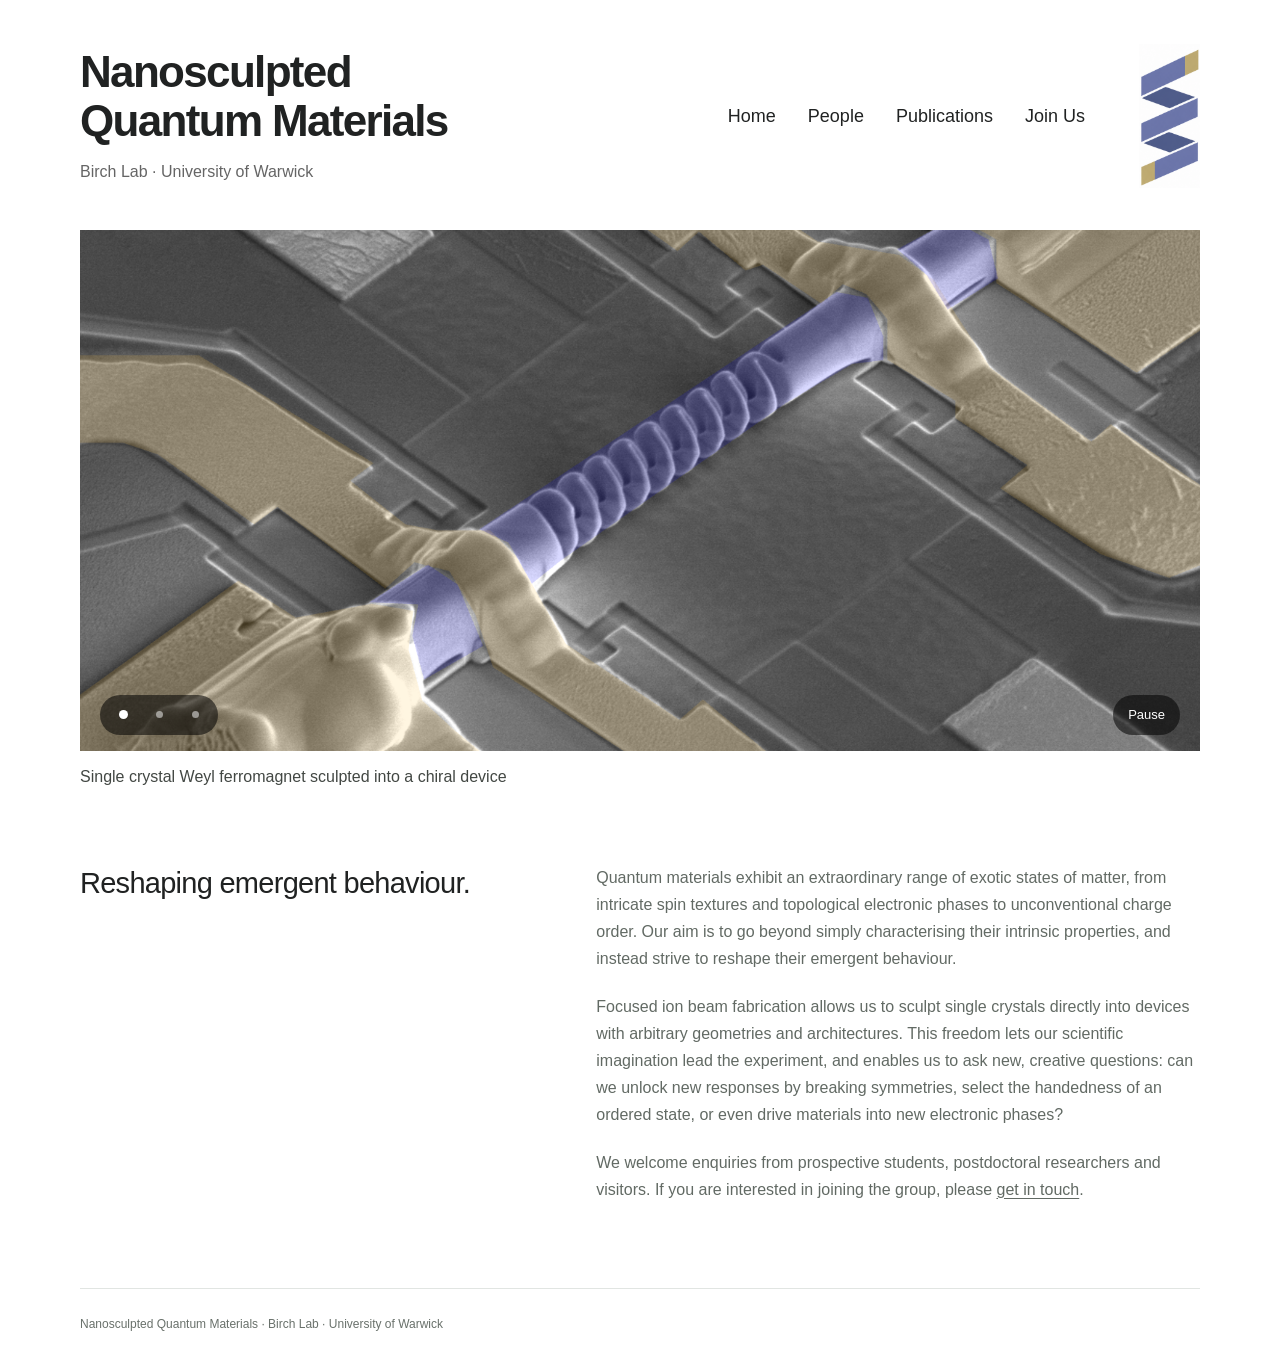
==== index.html @ ed5370a9 "Correct Publications canonical address (source 24e2f19)" ====
<!DOCTYPE html><html lang="en"><head><meta charSet="utf-8"/><meta name="viewport" content="width=device-width, initial-scale=1"/><link rel="preload" href="/images/lab-s4.png" as="image"/><link rel="stylesheet" href="/_next/static/css/index.B6KJixyE.css" data-rsc-css-href="/_next/static/css/index.B6KJixyE.css" data-precedence="vite-rsc/importer-resources"/><link rel="stylesheet" href="/_next/static/css/home-header.CdEei6rJ.css" data-rsc-css-href="/_next/static/css/home-header.CdEei6rJ.css" data-precedence="vite-rsc/importer-resources"/><link rel="modulepreload" fetchPriority="low" href="/_next/static/chunks/index-C-hl6VGZ.js"/><script src="/_next/static/chunks/rolldown-runtime-C60lm6uB.js" type="module" async=""></script><script src="/_next/static/chunks/framework-D_rUT4EX.js" type="module" async=""></script><link rel="modulepreload" href="/_next/static/chunks/layout-segment-context-BY-mzmM5.js" crossorigin=""/><link rel="modulepreload" href="/_next/static/chunks/device-carousel-Bc0XRGkK.js" crossorigin=""/><title>Nanosculpted Quantum Materials | Birch Lab · Warwick</title><meta name="description" content="Birch Lab at the University of Warwick. Sculpting single crystals into devices to explore geometry, symmetry and functionality in quantum materials."/><link rel="canonical" href="https://nanosculpt.github.io"/><script>Object.assign(((self[Symbol.for("vinext.navigationRuntime")]??={bootstrap:{routeManifest:null},functions:{}}).bootstrap.rsc??={rsc:[]}),{params:{},nav:{"pathname":"/","searchParams":[]}})</script><link rel="modulepreload" href="/_next/static/chunks/index-C-hl6VGZ.js" />
</head><body><a class="skip-link" href="#main">Skip to content</a><main id="main"><section class="_header_1si0c_1" aria-labelledby="title"><div class="_identity_1si0c_2"><div><h1 id="title">Nanosculpted<br/>Quantum Materials</h1><p>Birch Lab · University of Warwick</p></div></div><nav class="_navigation_1si0c_5" aria-label="Main navigation"><a href="/" aria-current="page">Home</a><a href="/people.html">People</a><a href="/publications.html">Publications</a><a href="/join-us.html">Join Us</a></nav><span class="_logo_1si0c_16 _s4Comparison_1si0c_27" aria-hidden="true"><img src="/images/lab-s4.png" alt=""/></span></section><figure class="device-figure"><div class="relative device-carousel device-fade" role="region" aria-roledescription="carousel" data-slot="carousel" aria-label="Focused ion beam device images"><div class="overflow-hidden" data-slot="carousel-content"><div class="flex -ml-4 device-track"><div role="group" aria-roledescription="slide" data-slot="carousel-item" class="min-w-0 shrink-0 grow-0 basis-full pl-4 device-slide is-active" aria-hidden="false" aria-label="1 of 3"><img src="/images/device-helix.png" alt="Colourised electron micrograph of a purple helical device bridging gold-toned electrical contacts." width="1542" height="1110" style="object-position:50% 50%" fetchPriority="high"/></div><div role="group" aria-roledescription="slide" data-slot="carousel-item" class="min-w-0 shrink-0 grow-0 basis-full pl-4 device-slide" aria-hidden="true" aria-label="2 of 3"><img src="/images/device-radial.png" alt="Colourised electron micrograph of a purple six-armed device with radial electrical contacts." width="1542" height="1110" style="object-position:50% 49%" fetchPriority="auto"/></div><div role="group" aria-roledescription="slide" data-slot="carousel-item" class="min-w-0 shrink-0 grow-0 basis-full pl-4 device-slide" aria-hidden="true" aria-label="3 of 3"><img src="/images/device-bar.png" alt="Colourised electron micrograph of a straight purple device on a patterned gold-toned electrode array." width="1542" height="1110" style="object-position:50% 48%" fetchPriority="auto"/></div></div></div><div class="carousel-controls"><div class="carousel-dots" aria-label="Choose device image"><button type="button" tabindex="0" data-slot="button" aria-label="Show device image 1" aria-pressed="true" class="group/button inline-flex shrink-0 items-center justify-center rounded-lg border border-transparent bg-clip-padding text-sm font-medium whitespace-nowrap transition-all outline-none select-none focus-visible:border-ring focus-visible:ring-3 focus-visible:ring-ring/50 active:not-aria-[haspopup]:translate-y-px disabled:pointer-events-none disabled:opacity-50 aria-invalid:border-destructive aria-invalid:ring-3 aria-invalid:ring-destructive/20 dark:aria-invalid:border-destructive/50 dark:aria-invalid:ring-destructive/40 [&amp;_svg]:pointer-events-none [&amp;_svg]:shrink-0 [&amp;_svg:not([class*=&#x27;size-&#x27;])]:size-4 hover:bg-muted hover:text-foreground aria-expanded:bg-muted aria-expanded:text-foreground dark:hover:bg-muted/50 h-8 gap-1.5 px-2.5 has-data-[icon=inline-end]:pr-2 has-data-[icon=inline-start]:pl-2 carousel-dot"><span></span></button><button type="button" tabindex="0" data-slot="button" aria-label="Show device image 2" aria-pressed="false" class="group/button inline-flex shrink-0 items-center justify-center rounded-lg border border-transparent bg-clip-padding text-sm font-medium whitespace-nowrap transition-all outline-none select-none focus-visible:border-ring focus-visible:ring-3 focus-visible:ring-ring/50 active:not-aria-[haspopup]:translate-y-px disabled:pointer-events-none disabled:opacity-50 aria-invalid:border-destructive aria-invalid:ring-3 aria-invalid:ring-destructive/20 dark:aria-invalid:border-destructive/50 dark:aria-invalid:ring-destructive/40 [&amp;_svg]:pointer-events-none [&amp;_svg]:shrink-0 [&amp;_svg:not([class*=&#x27;size-&#x27;])]:size-4 hover:bg-muted hover:text-foreground aria-expanded:bg-muted aria-expanded:text-foreground dark:hover:bg-muted/50 h-8 gap-1.5 px-2.5 has-data-[icon=inline-end]:pr-2 has-data-[icon=inline-start]:pl-2 carousel-dot"><span></span></button><button type="button" tabindex="0" data-slot="button" aria-label="Show device image 3" aria-pressed="false" class="group/button inline-flex shrink-0 items-center justify-center rounded-lg border border-transparent bg-clip-padding text-sm font-medium whitespace-nowrap transition-all outline-none select-none focus-visible:border-ring focus-visible:ring-3 focus-visible:ring-ring/50 active:not-aria-[haspopup]:translate-y-px disabled:pointer-events-none disabled:opacity-50 aria-invalid:border-destructive aria-invalid:ring-3 aria-invalid:ring-destructive/20 dark:aria-invalid:border-destructive/50 dark:aria-invalid:ring-destructive/40 [&amp;_svg]:pointer-events-none [&amp;_svg]:shrink-0 [&amp;_svg:not([class*=&#x27;size-&#x27;])]:size-4 hover:bg-muted hover:text-foreground aria-expanded:bg-muted aria-expanded:text-foreground dark:hover:bg-muted/50 h-8 gap-1.5 px-2.5 has-data-[icon=inline-end]:pr-2 has-data-[icon=inline-start]:pl-2 carousel-dot"><span></span></button></div><button type="button" tabindex="0" data-slot="button" aria-label="Pause slideshow" class="group/button inline-flex shrink-0 items-center justify-center rounded-lg border border-transparent bg-clip-padding text-sm font-medium whitespace-nowrap transition-all outline-none select-none focus-visible:border-ring focus-visible:ring-3 focus-visible:ring-ring/50 active:not-aria-[haspopup]:translate-y-px disabled:pointer-events-none disabled:opacity-50 aria-invalid:border-destructive aria-invalid:ring-3 aria-invalid:ring-destructive/20 dark:aria-invalid:border-destructive/50 dark:aria-invalid:ring-destructive/40 [&amp;_svg]:pointer-events-none [&amp;_svg]:shrink-0 [&amp;_svg:not([class*=&#x27;size-&#x27;])]:size-4 hover:bg-muted hover:text-foreground aria-expanded:bg-muted aria-expanded:text-foreground dark:hover:bg-muted/50 h-8 gap-1.5 px-2.5 has-data-[icon=inline-end]:pr-2 has-data-[icon=inline-start]:pl-2 carousel-pause">Pause</button></div></div><figcaption><span class="device-caption"><span style="visibility:visible" aria-hidden="false">Single crystal Weyl ferromagnet sculpted into a chiral device</span><span style="visibility:hidden" aria-hidden="true">Wheel-shaped device for probing the symmetry of nanoscale spin textures</span><span style="visibility:hidden" aria-hidden="true">Hall bar suspended on a freestanding membrane for strain relief</span></span></figcaption></figure><section id="about" class="about" aria-labelledby="about-title"><h2 id="about-title">Reshaping emergent behaviour.</h2><div><p>Quantum materials exhibit an extraordinary range of exotic states of matter, from intricate spin textures and topological electronic phases to unconventional charge order. Our aim is to go beyond simply characterising their intrinsic properties, and instead strive to reshape their emergent behaviour.</p><p>Focused ion beam fabrication allows us to sculpt single crystals directly into devices with arbitrary geometries and architectures. This freedom lets our scientific imagination lead the experiment, and enables us to ask new, creative questions: can we unlock new responses by breaking symmetries, select the handedness of an ordered state, or even drive materials into new electronic phases?</p><p>We welcome enquiries from prospective students, postdoctoral researchers and visitors. If you are interested in joining the group, please <a href="/join-us.html" style="text-decoration:underline;text-underline-offset:3px">get in touch</a>.</p></div></section></main><footer><div class="footer-row"><span>Nanosculpted Quantum Materials · Birch Lab · University of Warwick</span></div></footer><script type="module" src="/_next/static/chunks/index-C-hl6VGZ.js" id="_R_" async=""></script><script>((self[Symbol.for("vinext.navigationRuntime")]??={bootstrap:{routeManifest:null},functions:{}}).bootstrap.rsc??={rsc:[]}).rsc.push("0:{\"page:/\":\"$L1\",\"layout:/\":\"$L2\",\"route:/\":\"$L3\",\"__route\":\"route:/\",\"__interceptionContext\":null,\"__layoutIds\":[\"layout:/\"],\"__rootLayout\":\"/\",\"__bfcacheSegmentIdentities\":{\"layout:/\":\"[\\\"layout\\\",\\\"layout:/\\\",\\\"root-boundary:/\\\",\\\"\\\"]\",\"page:/\":\"[\\\"page\\\",\\\"page:/\\\",\\\"root-boundary:/\\\",\\\"\\\"]\"},\"__srcPage\":[\"page\"],\"__layoutFlags\":{\"layout:/\":\"s\"},\"__artifactCompatibility\":{\"schemaVersion\":1,\"graphVersion\":\"app-route-graph:1177fd80f83fa7b0\",\"deploymentVersion\":\"ea674374-4b91-420f-8329-2a557fe72772\",\"appElementsSchemaVersion\":1,\"rscPayloadSchemaVersion\":1,\"rootBoundaryId\":\"/\",\"renderEpoch\":null}}\n")</script><script>((self[Symbol.for("vinext.navigationRuntime")]??={bootstrap:{routeManifest:null},functions:{}}).bootstrap.rsc??={rsc:[]}).rsc.push("4:I[\"cf801e968362\",[],\"Children\",1]\n")</script><script>((self[Symbol.for("vinext.navigationRuntime")]??={bootstrap:{routeManifest:null},functions:{}}).bootstrap.rsc??={rsc:[]}).rsc.push("5:I[\"3e4a44ce412b\",[],\"GlobalErrorBoundary\",1]\n")</script><script>((self[Symbol.for("vinext.navigationRuntime")]??={bootstrap:{routeManifest:null},functions:{}}).bootstrap.rsc??={rsc:[]}).rsc.push("6:I[\"c154a93479eb\",[],\"default\",1]\n")</script><script>((self[Symbol.for("vinext.navigationRuntime")]??={bootstrap:{routeManifest:null},functions:{}}).bootstrap.rsc??={rsc:[]}).rsc.push("7:I[\"3e4a44ce412b\",[],\"ErrorBoundary\",1]\n")</script><script>((self[Symbol.for("vinext.navigationRuntime")]??={bootstrap:{routeManifest:null},functions:{}}).bootstrap.rsc??={rsc:[]}).rsc.push("8:I[\"7dab98ef13ac\",[],\"LayoutSegmentProvider\",1]\n")</script><script>((self[Symbol.for("vinext.navigationRuntime")]??={bootstrap:{routeManifest:null},functions:{}}).bootstrap.rsc??={rsc:[]}).rsc.push("9:I[\"cf801e968362\",[],\"Slot\",1]\n")</script><script>((self[Symbol.for("vinext.navigationRuntime")]??={bootstrap:{routeManifest:null},functions:{}}).bootstrap.rsc??={rsc:[]}).rsc.push("a:I[\"3e4a44ce412b\",[],\"NotFoundBoundary\",1]\n")</script><script>((self[Symbol.for("vinext.navigationRuntime")]??={bootstrap:{routeManifest:null},functions:{}}).bootstrap.rsc??={rsc:[]}).rsc.push("b:I[\"d550d640c18d\",[],\"AppRouterScrollTarget\",1]\n")</script><script>((self[Symbol.for("vinext.navigationRuntime")]??={bootstrap:{routeManifest:null},functions:{}}).bootstrap.rsc??={rsc:[]}).rsc.push("c:I[\"3e4a44ce412b\",[],\"RedirectBoundary\",1]\n")</script><script>((self[Symbol.for("vinext.navigationRuntime")]??={bootstrap:{routeManifest:null},functions:{}}).bootstrap.rsc??={rsc:[]}).rsc.push(":HL[\"/_next/static/css/index.B6KJixyE.css\",\"style\"     ]\n")</script><script>((self[Symbol.for("vinext.navigationRuntime")]??={bootstrap:{routeManifest:null},functions:{}}).bootstrap.rsc??={rsc:[]}).rsc.push("2:[[[\"$\",\"link\",\"css:/_next/static/css/index.B6KJixyE.css\",{\"rel\":\"stylesheet\",\"precedence\":\"vite-rsc/importer-resources\",\"href\":\"/_next/static/css/index.B6KJixyE.css\",\"data-rsc-css-href\":\"/_next/static/css/index.B6KJixyE.css\"}],\"$undefined\"],[\"$\",\"html\",null,{\"lang\":\"en\",\"children\":[\"$\",\"body\",null,{\"children\":[\"$\",\"$L4\",null,{}]}]}]]\n")</script><script>((self[Symbol.for("vinext.navigationRuntime")]??={bootstrap:{routeManifest:null},functions:{}}).bootstrap.rsc??={rsc:[]}).rsc.push("3:[[[\"$\",\"meta\",null,{\"charSet\":\"utf-8\"}],[[\"$\",\"title\",\"0\",{\"children\":\"Nanosculpted Quantum Materials | Birch Lab · Warwick\"}],[\"$\",\"meta\",\"1\",{\"name\":\"description\",\"content\":\"Birch Lab at the University of Warwick. Sculpting single crystals into devices to explore geometry, symmetry and functionality in quantum materials.\"}],[\"$\",\"link\",\"2\",{\"rel\":\"canonical\",\"href\":\"https://nanosculpt.github.io\"}]],[[\"$\",\"meta\",\"0\",{\"name\":\"viewport\",\"content\":\"width=device-width, initial-scale=1\"}]]],[\"$\",\"$L5\",null,{\"fallback\":\"$6\",\"children\":[\"$\",\"$L7\",null,{\"fallback\":\"$6\",\"children\":[\"$\",\"$L8\",null,{\"providerId\":\"layout:/\",\"segmentMap\":{\"children\":[]},\"children\":[\"$\",\"$L9\",null,{\"id\":\"layout:/\",\"parallelSlots\":\"$undefined\",\"children\":[\"$\",\"$La\",null,{\"resetKey\":\"\",\"fallback\":[[\"$\",\"title\",null,{\"children\":\"404: This page could not be found.\"}],[\"$\",\"div\",null,{\"style\":{\"fontFamily\":\"system-ui,\\\"Segoe UI\\\",Roboto,Helvetica,Arial,sans-serif,\\\"Apple Color Emoji\\\",\\\"Segoe UI Emoji\\\"\",\"height\":\"100vh\",\"textAlign\":\"center\",\"display\":\"flex\",\"flexDirection\":\"column\",\"alignItems\":\"center\",\"justifyContent\":\"center\"},\"children\":[\"$\",\"div\",null,{\"children\":[[\"$\",\"style\",null,{\"dangerouslySetInnerHTML\":{\"__html\":\"body{color:#000;background:#fff;margin:0}.next-error-h1{border-right:1px solid rgba(0,0,0,.3)}@media (prefers-color-scheme:dark){body{color:#fff;background:#000}.next-error-h1{border-right:1px solid rgba(255,255,255,.3)}}\"}}],[\"$\",\"h1\",null,{\"className\":\"next-error-h1\",\"style\":{\"display\":\"inline-block\",\"margin\":\"0 20px 0 0\",\"padding\":\"0 23px 0 0\",\"fontSize\":24,\"fontWeight\":500,\"verticalAlign\":\"top\",\"lineHeight\":\"49px\"},\"children\":404}],[\"$\",\"div\",null,{\"style\":{\"display\":\"inline-block\"},\"children\":[\"$\",\"h2\",null,{\"style\":{\"fontSize\":14,\"fontWeight\":400,\"lineHeight\":\"49px\",\"margin\":0},\"children\":\"This page could not be found.\"}]}]]}]}]],\"children\":[\"$\",\"$Lb\",null,{\"children\":[\"$\",\"$Lc\",null,{\"children\":[[\"$\",\"$L8\",null,{\"providerId\":\"page:/\",\"segmentMap\":{\"children\":[\"__PAGE__\"]},\"children\":[\"$\",\"$L9\",null,{\"id\":\"page:/\"}]}],null]}]}]}]}]}]}]}],null,null]\n")</script><script>((self[Symbol.for("vinext.navigationRuntime")]??={bootstrap:{routeManifest:null},functions:{}}).bootstrap.rsc??={rsc:[]}).rsc.push("d:I[\"ae5edbe5208f\",[],\"default\",1]\n")</script><script>((self[Symbol.for("vinext.navigationRuntime")]??={bootstrap:{routeManifest:null},functions:{}}).bootstrap.rsc??={rsc:[]}).rsc.push(":HL[\"/_next/static/css/home-header.CdEei6rJ.css\",\"style\"     ]\n")</script><script>((self[Symbol.for("vinext.navigationRuntime")]??={bootstrap:{routeManifest:null},functions:{}}).bootstrap.rsc??={rsc:[]}).rsc.push(":HL[\"/images/lab-s4.png\",\"image\"]\n")</script><script>((self[Symbol.for("vinext.navigationRuntime")]??={bootstrap:{routeManifest:null},functions:{}}).bootstrap.rsc??={rsc:[]}).rsc.push("1:[[[\"$\",\"link\",\"css:/_next/static/css/index.B6KJixyE.css\",{\"rel\":\"stylesheet\",\"precedence\":\"vite-rsc/importer-resources\",\"href\":\"/_next/static/css/index.B6KJixyE.css\",\"data-rsc-css-href\":\"/_next/static/css/index.B6KJixyE.css\"}],[\"$\",\"link\",\"css:/_next/static/css/home-header.CdEei6rJ.css\",{\"rel\":\"stylesheet\",\"precedence\":\"vite-rsc/importer-resources\",\"href\":\"/_next/static/css/home-header.CdEei6rJ.css\",\"data-rsc-css-href\":\"/_next/static/css/home-header.CdEei6rJ.css\"}],\"$undefined\"],[[\"$\",\"a\",null,{\"className\":\"skip-link\",\"href\":\"#main\",\"children\":\"Skip to content\"}],[\"$\",\"main\",null,{\"id\":\"main\",\"children\":[[\"$\",\"section\",null,{\"className\":\"_header_1si0c_1\",\"aria-labelledby\":\"title\",\"children\":[[\"$\",\"div\",null,{\"className\":\"_identity_1si0c_2\",\"children\":[\"$\",\"div\",null,{\"children\":[[\"$\",\"h1\",null,{\"id\":\"title\",\"children\":[\"Nanosculpted\",[\"$\",\"br\",null,{}],\"Quantum Materials\"]}],[\"$\",\"p\",null,{\"children\":\"Birch Lab · University of Warwick\"}]]}]}],[\"$\",\"nav\",null,{\"className\":\"_navigation_1si0c_5\",\"aria-label\":\"Main navigation\",\"children\":[[\"$\",\"a\",null,{\"href\":\"/\",\"aria-current\":\"page\",\"children\":\"Home\"}],[\"$\",\"a\",null,{\"href\":\"/people.html\",\"children\":\"People\"}],[\"$\",\"a\",null,{\"href\":\"/publications.html\",\"children\":\"Publications\"}],[\"$\",\"a\",null,{\"href\":\"/join-us.html\",\"children\":\"Join Us\"}]]}],[\"$\",\"span\",null,{\"className\":\"_logo_1si0c_16 _s4Comparison_1si0c_27\",\"aria-hidden\":\"true\",\"children\":[\"$\",\"img\",null,{\"src\":\"/images/lab-s4.png\",\"alt\":\"\"}]}]]}],[\"$\",\"$Ld\",null,{}],[\"$\",\"section\",null,{\"id\":\"about\",\"className\":\"about\",\"aria-labelledby\":\"about-title\",\"children\":[[\"$\",\"h2\",null,{\"id\":\"about-title\",\"children\":\"Reshaping emergent behaviour.\"}],[\"$\",\"div\",null,{\"children\":[[\"$\",\"p\",null,{\"children\":\"Quantum materials exhibit an extraordinary range of exotic states of matter, from intricate spin textures and topological electronic phases to unconventional charge order. Our aim is to go beyond simply characterising their intrinsic properties, and instead strive to reshape their emergent behaviour.\"}],[\"$\",\"p\",null,{\"children\":\"Focused ion beam fabrication allows us to sculpt single crystals directly into devices with arbitrary geometries and architectures. This freedom lets our scientific imagination lead the experiment, and enables us to ask new, creative questions: can we unlock new responses by breaking symmetries, select the handedness of an ordered state, or even drive materials into new electronic phases?\"}],[\"$\",\"p\",null,{\"children\":[\"We welcome enquiries from prospective students, postdoctoral researchers and visitors. If you are interested in joining the group, please \",[\"$\",\"a\",null,{\"href\":\"/join-us.html\",\"style\":{\"textDecoration\":\"underline\",\"textUnderlineOffset\":\"3px\"},\"children\":\"get in touch\"}],\".\"]}]]}]]}]]}],[\"$\",\"footer\",null,{\"children\":[\"$\",\"div\",null,{\"className\":\"footer-row\",\"children\":[\"$\",\"span\",null,{\"children\":\"Nanosculpted Quantum Materials · Birch Lab · University of Warwick\"}]}]}]]]\n")</script><script>Object.assign(((self[Symbol.for("vinext.navigationRuntime")]??={bootstrap:{routeManifest:null},functions:{}}).bootstrap.rsc??={rsc:[]}),{"initialCacheKind":"static"});((self[Symbol.for("vinext.navigationRuntime")]??={bootstrap:{routeManifest:null},functions:{}}).bootstrap.rsc??={rsc:[]}).done=true</script></body></html>
---- _next/static/css/home-header.CdEei6rJ.css ----
._header_1si0c_1{justify-content:space-between;align-items:center;gap:30px;padding:44px 0 42px;display:flex}._identity_1si0c_2{min-width:0}._identity_1si0c_2 h1{letter-spacing:-.038em;font-size:clamp(26px,3.65vw,44px);font-weight:600;line-height:1.1}._identity_1si0c_2 p{color:#656565;margin-top:15px;font-size:16px;line-height:1.5}._navigation_1si0c_5{flex-shrink:0;gap:clamp(18px,2.5vw,32px);font-size:18px;line-height:1.5;display:flex}._navigation_1si0c_5 span{cursor:default}@media (max-width:760px){._header_1si0c_1{gap:18px;padding:32px 0}._identity_1si0c_2 h1{font-size:clamp(25px,4vw,30px)}._identity_1si0c_2 p{font-size:14px}._navigation_1si0c_5{gap:18px;font-size:16px}}@media (max-width:520px){._header_1si0c_1{flex-direction:column;align-items:flex-start;gap:24px;padding:30px 0}._identity_1si0c_2 h1{font-size:30px}._identity_1si0c_2 p{margin-top:12px;font-size:15px}._navigation_1si0c_5{gap:25px;font-size:16px}}._navigation_1si0c_5 a{white-space:nowrap}@media (min-width:521px) and (max-width:900px){._navigation_1si0c_5{grid-template-columns:auto auto;gap:10px 22px;display:grid}}@media (max-width:520px){._navigation_1si0c_5{flex-wrap:wrap;gap:14px 20px}}._identity_1si0c_2{margin-right:auto}._logo_1si0c_16{object-fit:contain;flex-shrink:0;width:116px;height:auto;display:block}@media (max-width:760px){._logo_1si0c_16{width:88px;height:auto}}@media (max-width:520px){._header_1si0c_1{position:relative}._identity_1si0c_2{padding-right:92px}._logo_1si0c_16{width:80px;height:auto;position:absolute;top:30px;right:0}._identity_1si0c_2 h1{font-size:clamp(24px,6.5vw,30px)}._identity_1si0c_2 p{font-size:13px}}._cubeComparison_1si0c_21{width:93px}._helixComparison_1si0c_22{object-fit:fill;width:104px;height:144px}@media (max-width:760px){._cubeComparison_1si0c_21{width:70px}._helixComparison_1si0c_22{width:78px;height:108px}}@media (max-width:520px){._cubeComparison_1si0c_21{width:64px}._helixComparison_1si0c_22{width:68px;height:94px}}._s4Comparison_1si0c_27{width:61px;height:144px;position:relative;overflow:hidden}._s4Comparison_1si0c_27 img{width:270%;max-width:none;height:auto;position:absolute;top:-37%;left:-85%}@media (max-width:760px){._s4Comparison_1si0c_27{width:46px;height:108px}}@media (max-width:520px){._s4Comparison_1si0c_27{width:40px;height:94px;position:absolute}}@media (min-width:761px){._s4Comparison_1si0c_27{margin-left:24px}}@media (min-width:521px) and (max-width:760px){._s4Comparison_1si0c_27{margin-left:16px}}
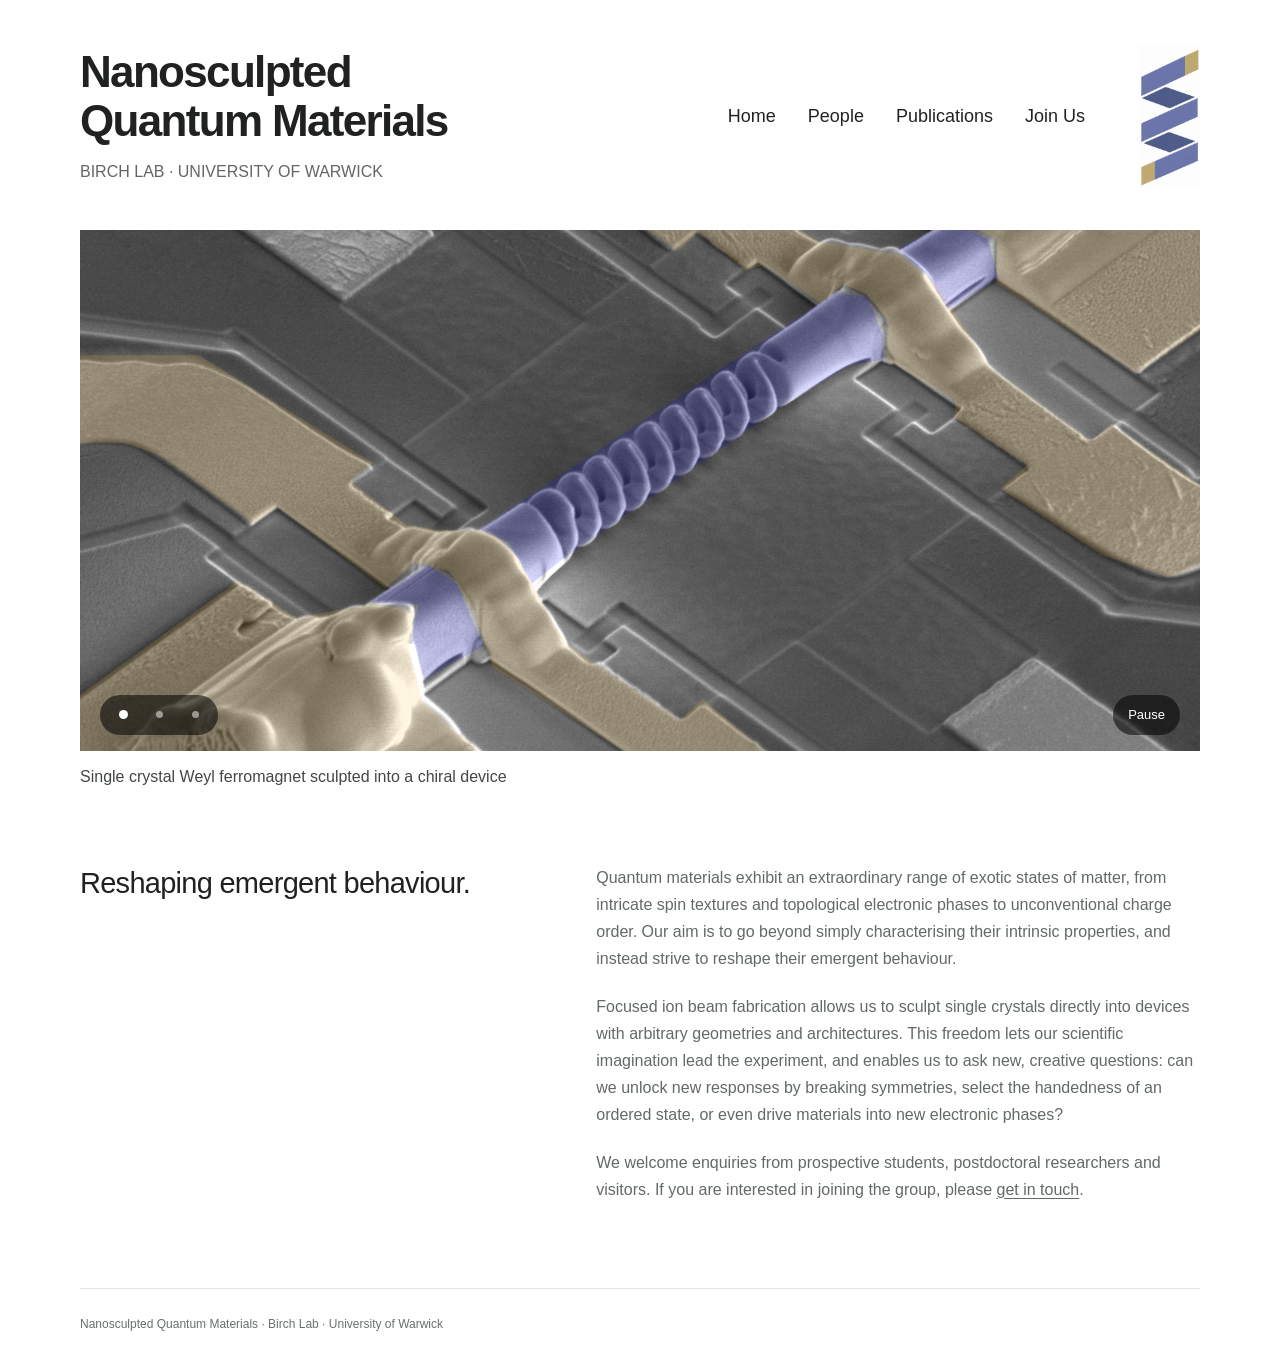
==== commit 090fbad1: "Use uppercase Birch Lab and Warwick subheading (source a737173)" ====
--- a/index.html
+++ b/index.html
@@ -1,2 +1,2 @@
-<!DOCTYPE html><html lang="en"><head><meta charSet="utf-8"/><meta name="viewport" content="width=device-width, initial-scale=1"/><link rel="preload" href="/images/lab-s4.png" as="image"/><link rel="stylesheet" href="/_next/static/css/index.B6KJixyE.css" data-rsc-css-href="/_next/static/css/index.B6KJixyE.css" data-precedence="vite-rsc/importer-resources"/><link rel="stylesheet" href="/_next/static/css/home-header.CdEei6rJ.css" data-rsc-css-href="/_next/static/css/home-header.CdEei6rJ.css" data-precedence="vite-rsc/importer-resources"/><link rel="modulepreload" fetchPriority="low" href="/_next/static/chunks/index-C-hl6VGZ.js"/><script src="/_next/static/chunks/rolldown-runtime-C60lm6uB.js" type="module" async=""></script><script src="/_next/static/chunks/framework-D_rUT4EX.js" type="module" async=""></script><link rel="modulepreload" href="/_next/static/chunks/layout-segment-context-BY-mzmM5.js" crossorigin=""/><link rel="modulepreload" href="/_next/static/chunks/device-carousel-Bc0XRGkK.js" crossorigin=""/><title>Nanosculpted Quantum Materials | Birch Lab · Warwick</title><meta name="description" content="Birch Lab at the University of Warwick. Sculpting single crystals into devices to explore geometry, symmetry and functionality in quantum materials."/><link rel="canonical" href="https://nanosculpt.github.io"/><script>Object.assign(((self[Symbol.for("vinext.navigationRuntime")]??={bootstrap:{routeManifest:null},functions:{}}).bootstrap.rsc??={rsc:[]}),{params:{},nav:{"pathname":"/","searchParams":[]}})</script><link rel="modulepreload" href="/_next/static/chunks/index-C-hl6VGZ.js" />
-</head><body><a class="skip-link" href="#main">Skip to content</a><main id="main"><section class="_header_1si0c_1" aria-labelledby="title"><div class="_identity_1si0c_2"><div><h1 id="title">Nanosculpted<br/>Quantum Materials</h1><p>Birch Lab · University of Warwick</p></div></div><nav class="_navigation_1si0c_5" aria-label="Main navigation"><a href="/" aria-current="page">Home</a><a href="/people.html">People</a><a href="/publications.html">Publications</a><a href="/join-us.html">Join Us</a></nav><span class="_logo_1si0c_16 _s4Comparison_1si0c_27" aria-hidden="true"><img src="/images/lab-s4.png" alt=""/></span></section><figure class="device-figure"><div class="relative device-carousel device-fade" role="region" aria-roledescription="carousel" data-slot="carousel" aria-label="Focused ion beam device images"><div class="overflow-hidden" data-slot="carousel-content"><div class="flex -ml-4 device-track"><div role="group" aria-roledescription="slide" data-slot="carousel-item" class="min-w-0 shrink-0 grow-0 basis-full pl-4 device-slide is-active" aria-hidden="false" aria-label="1 of 3"><img src="/images/device-helix.png" alt="Colourised electron micrograph of a purple helical device bridging gold-toned electrical contacts." width="1542" height="1110" style="object-position:50% 50%" fetchPriority="high"/></div><div role="group" aria-roledescription="slide" data-slot="carousel-item" class="min-w-0 shrink-0 grow-0 basis-full pl-4 device-slide" aria-hidden="true" aria-label="2 of 3"><img src="/images/device-radial.png" alt="Colourised electron micrograph of a purple six-armed device with radial electrical contacts." width="1542" height="1110" style="object-position:50% 49%" fetchPriority="auto"/></div><div role="group" aria-roledescription="slide" data-slot="carousel-item" class="min-w-0 shrink-0 grow-0 basis-full pl-4 device-slide" aria-hidden="true" aria-label="3 of 3"><img src="/images/device-bar.png" alt="Colourised electron micrograph of a straight purple device on a patterned gold-toned electrode array." width="1542" height="1110" style="object-position:50% 48%" fetchPriority="auto"/></div></div></div><div class="carousel-controls"><div class="carousel-dots" aria-label="Choose device image"><button type="button" tabindex="0" data-slot="button" aria-label="Show device image 1" aria-pressed="true" class="group/button inline-flex shrink-0 items-center justify-center rounded-lg border border-transparent bg-clip-padding text-sm font-medium whitespace-nowrap transition-all outline-none select-none focus-visible:border-ring focus-visible:ring-3 focus-visible:ring-ring/50 active:not-aria-[haspopup]:translate-y-px disabled:pointer-events-none disabled:opacity-50 aria-invalid:border-destructive aria-invalid:ring-3 aria-invalid:ring-destructive/20 dark:aria-invalid:border-destructive/50 dark:aria-invalid:ring-destructive/40 [&amp;_svg]:pointer-events-none [&amp;_svg]:shrink-0 [&amp;_svg:not([class*=&#x27;size-&#x27;])]:size-4 hover:bg-muted hover:text-foreground aria-expanded:bg-muted aria-expanded:text-foreground dark:hover:bg-muted/50 h-8 gap-1.5 px-2.5 has-data-[icon=inline-end]:pr-2 has-data-[icon=inline-start]:pl-2 carousel-dot"><span></span></button><button type="button" tabindex="0" data-slot="button" aria-label="Show device image 2" aria-pressed="false" class="group/button inline-flex shrink-0 items-center justify-center rounded-lg border border-transparent bg-clip-padding text-sm font-medium whitespace-nowrap transition-all outline-none select-none focus-visible:border-ring focus-visible:ring-3 focus-visible:ring-ring/50 active:not-aria-[haspopup]:translate-y-px disabled:pointer-events-none disabled:opacity-50 aria-invalid:border-destructive aria-invalid:ring-3 aria-invalid:ring-destructive/20 dark:aria-invalid:border-destructive/50 dark:aria-invalid:ring-destructive/40 [&amp;_svg]:pointer-events-none [&amp;_svg]:shrink-0 [&amp;_svg:not([class*=&#x27;size-&#x27;])]:size-4 hover:bg-muted hover:text-foreground aria-expanded:bg-muted aria-expanded:text-foreground dark:hover:bg-muted/50 h-8 gap-1.5 px-2.5 has-data-[icon=inline-end]:pr-2 has-data-[icon=inline-start]:pl-2 carousel-dot"><span></span></button><button type="button" tabindex="0" data-slot="button" aria-label="Show device image 3" aria-pressed="false" class="group/button inline-flex shrink-0 items-center justify-center rounded-lg border border-transparent bg-clip-padding text-sm font-medium whitespace-nowrap transition-all outline-none select-none focus-visible:border-ring focus-visible:ring-3 focus-visible:ring-ring/50 active:not-aria-[haspopup]:translate-y-px disabled:pointer-events-none disabled:opacity-50 aria-invalid:border-destructive aria-invalid:ring-3 aria-invalid:ring-destructive/20 dark:aria-invalid:border-destructive/50 dark:aria-invalid:ring-destructive/40 [&amp;_svg]:pointer-events-none [&amp;_svg]:shrink-0 [&amp;_svg:not([class*=&#x27;size-&#x27;])]:size-4 hover:bg-muted hover:text-foreground aria-expanded:bg-muted aria-expanded:text-foreground dark:hover:bg-muted/50 h-8 gap-1.5 px-2.5 has-data-[icon=inline-end]:pr-2 has-data-[icon=inline-start]:pl-2 carousel-dot"><span></span></button></div><button type="button" tabindex="0" data-slot="button" aria-label="Pause slideshow" class="group/button inline-flex shrink-0 items-center justify-center rounded-lg border border-transparent bg-clip-padding text-sm font-medium whitespace-nowrap transition-all outline-none select-none focus-visible:border-ring focus-visible:ring-3 focus-visible:ring-ring/50 active:not-aria-[haspopup]:translate-y-px disabled:pointer-events-none disabled:opacity-50 aria-invalid:border-destructive aria-invalid:ring-3 aria-invalid:ring-destructive/20 dark:aria-invalid:border-destructive/50 dark:aria-invalid:ring-destructive/40 [&amp;_svg]:pointer-events-none [&amp;_svg]:shrink-0 [&amp;_svg:not([class*=&#x27;size-&#x27;])]:size-4 hover:bg-muted hover:text-foreground aria-expanded:bg-muted aria-expanded:text-foreground dark:hover:bg-muted/50 h-8 gap-1.5 px-2.5 has-data-[icon=inline-end]:pr-2 has-data-[icon=inline-start]:pl-2 carousel-pause">Pause</button></div></div><figcaption><span class="device-caption"><span style="visibility:visible" aria-hidden="false">Single crystal Weyl ferromagnet sculpted into a chiral device</span><span style="visibility:hidden" aria-hidden="true">Wheel-shaped device for probing the symmetry of nanoscale spin textures</span><span style="visibility:hidden" aria-hidden="true">Hall bar suspended on a freestanding membrane for strain relief</span></span></figcaption></figure><section id="about" class="about" aria-labelledby="about-title"><h2 id="about-title">Reshaping emergent behaviour.</h2><div><p>Quantum materials exhibit an extraordinary range of exotic states of matter, from intricate spin textures and topological electronic phases to unconventional charge order. Our aim is to go beyond simply characterising their intrinsic properties, and instead strive to reshape their emergent behaviour.</p><p>Focused ion beam fabrication allows us to sculpt single crystals directly into devices with arbitrary geometries and architectures. This freedom lets our scientific imagination lead the experiment, and enables us to ask new, creative questions: can we unlock new responses by breaking symmetries, select the handedness of an ordered state, or even drive materials into new electronic phases?</p><p>We welcome enquiries from prospective students, postdoctoral researchers and visitors. If you are interested in joining the group, please <a href="/join-us.html" style="text-decoration:underline;text-underline-offset:3px">get in touch</a>.</p></div></section></main><footer><div class="footer-row"><span>Nanosculpted Quantum Materials · Birch Lab · University of Warwick</span></div></footer><script type="module" src="/_next/static/chunks/index-C-hl6VGZ.js" id="_R_" async=""></script><script>((self[Symbol.for("vinext.navigationRuntime")]??={bootstrap:{routeManifest:null},functions:{}}).bootstrap.rsc??={rsc:[]}).rsc.push("0:{\"page:/\":\"$L1\",\"layout:/\":\"$L2\",\"route:/\":\"$L3\",\"__route\":\"route:/\",\"__interceptionContext\":null,\"__layoutIds\":[\"layout:/\"],\"__rootLayout\":\"/\",\"__bfcacheSegmentIdentities\":{\"layout:/\":\"[\\\"layout\\\",\\\"layout:/\\\",\\\"root-boundary:/\\\",\\\"\\\"]\",\"page:/\":\"[\\\"page\\\",\\\"page:/\\\",\\\"root-boundary:/\\\",\\\"\\\"]\"},\"__srcPage\":[\"page\"],\"__layoutFlags\":{\"layout:/\":\"s\"},\"__artifactCompatibility\":{\"schemaVersion\":1,\"graphVersion\":\"app-route-graph:1177fd80f83fa7b0\",\"deploymentVersion\":\"ea674374-4b91-420f-8329-2a557fe72772\",\"appElementsSchemaVersion\":1,\"rscPayloadSchemaVersion\":1,\"rootBoundaryId\":\"/\",\"renderEpoch\":null}}\n")</script><script>((self[Symbol.for("vinext.navigationRuntime")]??={bootstrap:{routeManifest:null},functions:{}}).bootstrap.rsc??={rsc:[]}).rsc.push("4:I[\"cf801e968362\",[],\"Children\",1]\n")</script><script>((self[Symbol.for("vinext.navigationRuntime")]??={bootstrap:{routeManifest:null},functions:{}}).bootstrap.rsc??={rsc:[]}).rsc.push("5:I[\"3e4a44ce412b\",[],\"GlobalErrorBoundary\",1]\n")</script><script>((self[Symbol.for("vinext.navigationRuntime")]??={bootstrap:{routeManifest:null},functions:{}}).bootstrap.rsc??={rsc:[]}).rsc.push("6:I[\"c154a93479eb\",[],\"default\",1]\n")</script><script>((self[Symbol.for("vinext.navigationRuntime")]??={bootstrap:{routeManifest:null},functions:{}}).bootstrap.rsc??={rsc:[]}).rsc.push("7:I[\"3e4a44ce412b\",[],\"ErrorBoundary\",1]\n")</script><script>((self[Symbol.for("vinext.navigationRuntime")]??={bootstrap:{routeManifest:null},functions:{}}).bootstrap.rsc??={rsc:[]}).rsc.push("8:I[\"7dab98ef13ac\",[],\"LayoutSegmentProvider\",1]\n")</script><script>((self[Symbol.for("vinext.navigationRuntime")]??={bootstrap:{routeManifest:null},functions:{}}).bootstrap.rsc??={rsc:[]}).rsc.push("9:I[\"cf801e968362\",[],\"Slot\",1]\n")</script><script>((self[Symbol.for("vinext.navigationRuntime")]??={bootstrap:{routeManifest:null},functions:{}}).bootstrap.rsc??={rsc:[]}).rsc.push("a:I[\"3e4a44ce412b\",[],\"NotFoundBoundary\",1]\n")</script><script>((self[Symbol.for("vinext.navigationRuntime")]??={bootstrap:{routeManifest:null},functions:{}}).bootstrap.rsc??={rsc:[]}).rsc.push("b:I[\"d550d640c18d\",[],\"AppRouterScrollTarget\",1]\n")</script><script>((self[Symbol.for("vinext.navigationRuntime")]??={bootstrap:{routeManifest:null},functions:{}}).bootstrap.rsc??={rsc:[]}).rsc.push("c:I[\"3e4a44ce412b\",[],\"RedirectBoundary\",1]\n")</script><script>((self[Symbol.for("vinext.navigationRuntime")]??={bootstrap:{routeManifest:null},functions:{}}).bootstrap.rsc??={rsc:[]}).rsc.push(":HL[\"/_next/static/css/index.B6KJixyE.css\",\"style\"     ]\n")</script><script>((self[Symbol.for("vinext.navigationRuntime")]??={bootstrap:{routeManifest:null},functions:{}}).bootstrap.rsc??={rsc:[]}).rsc.push("2:[[[\"$\",\"link\",\"css:/_next/static/css/index.B6KJixyE.css\",{\"rel\":\"stylesheet\",\"precedence\":\"vite-rsc/importer-resources\",\"href\":\"/_next/static/css/index.B6KJixyE.css\",\"data-rsc-css-href\":\"/_next/static/css/index.B6KJixyE.css\"}],\"$undefined\"],[\"$\",\"html\",null,{\"lang\":\"en\",\"children\":[\"$\",\"body\",null,{\"children\":[\"$\",\"$L4\",null,{}]}]}]]\n")</script><script>((self[Symbol.for("vinext.navigationRuntime")]??={bootstrap:{routeManifest:null},functions:{}}).bootstrap.rsc??={rsc:[]}).rsc.push("3:[[[\"$\",\"meta\",null,{\"charSet\":\"utf-8\"}],[[\"$\",\"title\",\"0\",{\"children\":\"Nanosculpted Quantum Materials | Birch Lab · Warwick\"}],[\"$\",\"meta\",\"1\",{\"name\":\"description\",\"content\":\"Birch Lab at the University of Warwick. Sculpting single crystals into devices to explore geometry, symmetry and functionality in quantum materials.\"}],[\"$\",\"link\",\"2\",{\"rel\":\"canonical\",\"href\":\"https://nanosculpt.github.io\"}]],[[\"$\",\"meta\",\"0\",{\"name\":\"viewport\",\"content\":\"width=device-width, initial-scale=1\"}]]],[\"$\",\"$L5\",null,{\"fallback\":\"$6\",\"children\":[\"$\",\"$L7\",null,{\"fallback\":\"$6\",\"children\":[\"$\",\"$L8\",null,{\"providerId\":\"layout:/\",\"segmentMap\":{\"children\":[]},\"children\":[\"$\",\"$L9\",null,{\"id\":\"layout:/\",\"parallelSlots\":\"$undefined\",\"children\":[\"$\",\"$La\",null,{\"resetKey\":\"\",\"fallback\":[[\"$\",\"title\",null,{\"children\":\"404: This page could not be found.\"}],[\"$\",\"div\",null,{\"style\":{\"fontFamily\":\"system-ui,\\\"Segoe UI\\\",Roboto,Helvetica,Arial,sans-serif,\\\"Apple Color Emoji\\\",\\\"Segoe UI Emoji\\\"\",\"height\":\"100vh\",\"textAlign\":\"center\",\"display\":\"flex\",\"flexDirection\":\"column\",\"alignItems\":\"center\",\"justifyContent\":\"center\"},\"children\":[\"$\",\"div\",null,{\"children\":[[\"$\",\"style\",null,{\"dangerouslySetInnerHTML\":{\"__html\":\"body{color:#000;background:#fff;margin:0}.next-error-h1{border-right:1px solid rgba(0,0,0,.3)}@media (prefers-color-scheme:dark){body{color:#fff;background:#000}.next-error-h1{border-right:1px solid rgba(255,255,255,.3)}}\"}}],[\"$\",\"h1\",null,{\"className\":\"next-error-h1\",\"style\":{\"display\":\"inline-block\",\"margin\":\"0 20px 0 0\",\"padding\":\"0 23px 0 0\",\"fontSize\":24,\"fontWeight\":500,\"verticalAlign\":\"top\",\"lineHeight\":\"49px\"},\"children\":404}],[\"$\",\"div\",null,{\"style\":{\"display\":\"inline-block\"},\"children\":[\"$\",\"h2\",null,{\"style\":{\"fontSize\":14,\"fontWeight\":400,\"lineHeight\":\"49px\",\"margin\":0},\"children\":\"This page could not be found.\"}]}]]}]}]],\"children\":[\"$\",\"$Lb\",null,{\"children\":[\"$\",\"$Lc\",null,{\"children\":[[\"$\",\"$L8\",null,{\"providerId\":\"page:/\",\"segmentMap\":{\"children\":[\"__PAGE__\"]},\"children\":[\"$\",\"$L9\",null,{\"id\":\"page:/\"}]}],null]}]}]}]}]}]}]}],null,null]\n")</script><script>((self[Symbol.for("vinext.navigationRuntime")]??={bootstrap:{routeManifest:null},functions:{}}).bootstrap.rsc??={rsc:[]}).rsc.push("d:I[\"ae5edbe5208f\",[],\"default\",1]\n")</script><script>((self[Symbol.for("vinext.navigationRuntime")]??={bootstrap:{routeManifest:null},functions:{}}).bootstrap.rsc??={rsc:[]}).rsc.push(":HL[\"/_next/static/css/home-header.CdEei6rJ.css\",\"style\"     ]\n")</script><script>((self[Symbol.for("vinext.navigationRuntime")]??={bootstrap:{routeManifest:null},functions:{}}).bootstrap.rsc??={rsc:[]}).rsc.push(":HL[\"/images/lab-s4.png\",\"image\"]\n")</script><script>((self[Symbol.for("vinext.navigationRuntime")]??={bootstrap:{routeManifest:null},functions:{}}).bootstrap.rsc??={rsc:[]}).rsc.push("1:[[[\"$\",\"link\",\"css:/_next/static/css/index.B6KJixyE.css\",{\"rel\":\"stylesheet\",\"precedence\":\"vite-rsc/importer-resources\",\"href\":\"/_next/static/css/index.B6KJixyE.css\",\"data-rsc-css-href\":\"/_next/static/css/index.B6KJixyE.css\"}],[\"$\",\"link\",\"css:/_next/static/css/home-header.CdEei6rJ.css\",{\"rel\":\"stylesheet\",\"precedence\":\"vite-rsc/importer-resources\",\"href\":\"/_next/static/css/home-header.CdEei6rJ.css\",\"data-rsc-css-href\":\"/_next/static/css/home-header.CdEei6rJ.css\"}],\"$undefined\"],[[\"$\",\"a\",null,{\"className\":\"skip-link\",\"href\":\"#main\",\"children\":\"Skip to content\"}],[\"$\",\"main\",null,{\"id\":\"main\",\"children\":[[\"$\",\"section\",null,{\"className\":\"_header_1si0c_1\",\"aria-labelledby\":\"title\",\"children\":[[\"$\",\"div\",null,{\"className\":\"_identity_1si0c_2\",\"children\":[\"$\",\"div\",null,{\"children\":[[\"$\",\"h1\",null,{\"id\":\"title\",\"children\":[\"Nanosculpted\",[\"$\",\"br\",null,{}],\"Quantum Materials\"]}],[\"$\",\"p\",null,{\"children\":\"Birch Lab · University of Warwick\"}]]}]}],[\"$\",\"nav\",null,{\"className\":\"_navigation_1si0c_5\",\"aria-label\":\"Main navigation\",\"children\":[[\"$\",\"a\",null,{\"href\":\"/\",\"aria-current\":\"page\",\"children\":\"Home\"}],[\"$\",\"a\",null,{\"href\":\"/people.html\",\"children\":\"People\"}],[\"$\",\"a\",null,{\"href\":\"/publications.html\",\"children\":\"Publications\"}],[\"$\",\"a\",null,{\"href\":\"/join-us.html\",\"children\":\"Join Us\"}]]}],[\"$\",\"span\",null,{\"className\":\"_logo_1si0c_16 _s4Comparison_1si0c_27\",\"aria-hidden\":\"true\",\"children\":[\"$\",\"img\",null,{\"src\":\"/images/lab-s4.png\",\"alt\":\"\"}]}]]}],[\"$\",\"$Ld\",null,{}],[\"$\",\"section\",null,{\"id\":\"about\",\"className\":\"about\",\"aria-labelledby\":\"about-title\",\"children\":[[\"$\",\"h2\",null,{\"id\":\"about-title\",\"children\":\"Reshaping emergent behaviour.\"}],[\"$\",\"div\",null,{\"children\":[[\"$\",\"p\",null,{\"children\":\"Quantum materials exhibit an extraordinary range of exotic states of matter, from intricate spin textures and topological electronic phases to unconventional charge order. Our aim is to go beyond simply characterising their intrinsic properties, and instead strive to reshape their emergent behaviour.\"}],[\"$\",\"p\",null,{\"children\":\"Focused ion beam fabrication allows us to sculpt single crystals directly into devices with arbitrary geometries and architectures. This freedom lets our scientific imagination lead the experiment, and enables us to ask new, creative questions: can we unlock new responses by breaking symmetries, select the handedness of an ordered state, or even drive materials into new electronic phases?\"}],[\"$\",\"p\",null,{\"children\":[\"We welcome enquiries from prospective students, postdoctoral researchers and visitors. If you are interested in joining the group, please \",[\"$\",\"a\",null,{\"href\":\"/join-us.html\",\"style\":{\"textDecoration\":\"underline\",\"textUnderlineOffset\":\"3px\"},\"children\":\"get in touch\"}],\".\"]}]]}]]}]]}],[\"$\",\"footer\",null,{\"children\":[\"$\",\"div\",null,{\"className\":\"footer-row\",\"children\":[\"$\",\"span\",null,{\"children\":\"Nanosculpted Quantum Materials · Birch Lab · University of Warwick\"}]}]}]]]\n")</script><script>Object.assign(((self[Symbol.for("vinext.navigationRuntime")]??={bootstrap:{routeManifest:null},functions:{}}).bootstrap.rsc??={rsc:[]}),{"initialCacheKind":"static"});((self[Symbol.for("vinext.navigationRuntime")]??={bootstrap:{routeManifest:null},functions:{}}).bootstrap.rsc??={rsc:[]}).done=true</script></body></html>+<!DOCTYPE html><html lang="en"><head><meta charSet="utf-8"/><meta name="viewport" content="width=device-width, initial-scale=1"/><link rel="preload" href="/images/lab-s4.png" as="image"/><link rel="stylesheet" href="/_next/static/css/index.B6KJixyE.css" data-rsc-css-href="/_next/static/css/index.B6KJixyE.css" data-precedence="vite-rsc/importer-resources"/><link rel="stylesheet" href="/_next/static/css/home-header.CdEei6rJ.css" data-rsc-css-href="/_next/static/css/home-header.CdEei6rJ.css" data-precedence="vite-rsc/importer-resources"/><link rel="modulepreload" fetchPriority="low" href="/_next/static/chunks/index-COt8WHJm.js"/><script src="/_next/static/chunks/rolldown-runtime-C60lm6uB.js" type="module" async=""></script><script src="/_next/static/chunks/framework-D_rUT4EX.js" type="module" async=""></script><link rel="modulepreload" href="/_next/static/chunks/layout-segment-context-Cg_hBZs5.js" crossorigin=""/><link rel="modulepreload" href="/_next/static/chunks/device-carousel-Bc0XRGkK.js" crossorigin=""/><title>Nanosculpted Quantum Materials | Birch Lab · Warwick</title><meta name="description" content="Birch Lab at the University of Warwick. Sculpting single crystals into devices to explore geometry, symmetry and functionality in quantum materials."/><link rel="canonical" href="https://nanosculpt.github.io"/><script>Object.assign(((self[Symbol.for("vinext.navigationRuntime")]??={bootstrap:{routeManifest:null},functions:{}}).bootstrap.rsc??={rsc:[]}),{params:{},nav:{"pathname":"/","searchParams":[]}})</script><link rel="modulepreload" href="/_next/static/chunks/index-COt8WHJm.js" />
+</head><body><a class="skip-link" href="#main">Skip to content</a><main id="main"><section class="_header_1si0c_1" aria-labelledby="title"><div class="_identity_1si0c_2"><div><h1 id="title">Nanosculpted<br/>Quantum Materials</h1><p>BIRCH LAB · UNIVERSITY OF WARWICK</p></div></div><nav class="_navigation_1si0c_5" aria-label="Main navigation"><a href="/" aria-current="page">Home</a><a href="/people.html">People</a><a href="/publications.html">Publications</a><a href="/join-us.html">Join Us</a></nav><span class="_logo_1si0c_16 _s4Comparison_1si0c_27" aria-hidden="true"><img src="/images/lab-s4.png" alt=""/></span></section><figure class="device-figure"><div class="relative device-carousel device-fade" role="region" aria-roledescription="carousel" data-slot="carousel" aria-label="Focused ion beam device images"><div class="overflow-hidden" data-slot="carousel-content"><div class="flex -ml-4 device-track"><div role="group" aria-roledescription="slide" data-slot="carousel-item" class="min-w-0 shrink-0 grow-0 basis-full pl-4 device-slide is-active" aria-hidden="false" aria-label="1 of 3"><img src="/images/device-helix.png" alt="Colourised electron micrograph of a purple helical device bridging gold-toned electrical contacts." width="1542" height="1110" style="object-position:50% 50%" fetchPriority="high"/></div><div role="group" aria-roledescription="slide" data-slot="carousel-item" class="min-w-0 shrink-0 grow-0 basis-full pl-4 device-slide" aria-hidden="true" aria-label="2 of 3"><img src="/images/device-radial.png" alt="Colourised electron micrograph of a purple six-armed device with radial electrical contacts." width="1542" height="1110" style="object-position:50% 49%" fetchPriority="auto"/></div><div role="group" aria-roledescription="slide" data-slot="carousel-item" class="min-w-0 shrink-0 grow-0 basis-full pl-4 device-slide" aria-hidden="true" aria-label="3 of 3"><img src="/images/device-bar.png" alt="Colourised electron micrograph of a straight purple device on a patterned gold-toned electrode array." width="1542" height="1110" style="object-position:50% 48%" fetchPriority="auto"/></div></div></div><div class="carousel-controls"><div class="carousel-dots" aria-label="Choose device image"><button type="button" tabindex="0" data-slot="button" aria-label="Show device image 1" aria-pressed="true" class="group/button inline-flex shrink-0 items-center justify-center rounded-lg border border-transparent bg-clip-padding text-sm font-medium whitespace-nowrap transition-all outline-none select-none focus-visible:border-ring focus-visible:ring-3 focus-visible:ring-ring/50 active:not-aria-[haspopup]:translate-y-px disabled:pointer-events-none disabled:opacity-50 aria-invalid:border-destructive aria-invalid:ring-3 aria-invalid:ring-destructive/20 dark:aria-invalid:border-destructive/50 dark:aria-invalid:ring-destructive/40 [&amp;_svg]:pointer-events-none [&amp;_svg]:shrink-0 [&amp;_svg:not([class*=&#x27;size-&#x27;])]:size-4 hover:bg-muted hover:text-foreground aria-expanded:bg-muted aria-expanded:text-foreground dark:hover:bg-muted/50 h-8 gap-1.5 px-2.5 has-data-[icon=inline-end]:pr-2 has-data-[icon=inline-start]:pl-2 carousel-dot"><span></span></button><button type="button" tabindex="0" data-slot="button" aria-label="Show device image 2" aria-pressed="false" class="group/button inline-flex shrink-0 items-center justify-center rounded-lg border border-transparent bg-clip-padding text-sm font-medium whitespace-nowrap transition-all outline-none select-none focus-visible:border-ring focus-visible:ring-3 focus-visible:ring-ring/50 active:not-aria-[haspopup]:translate-y-px disabled:pointer-events-none disabled:opacity-50 aria-invalid:border-destructive aria-invalid:ring-3 aria-invalid:ring-destructive/20 dark:aria-invalid:border-destructive/50 dark:aria-invalid:ring-destructive/40 [&amp;_svg]:pointer-events-none [&amp;_svg]:shrink-0 [&amp;_svg:not([class*=&#x27;size-&#x27;])]:size-4 hover:bg-muted hover:text-foreground aria-expanded:bg-muted aria-expanded:text-foreground dark:hover:bg-muted/50 h-8 gap-1.5 px-2.5 has-data-[icon=inline-end]:pr-2 has-data-[icon=inline-start]:pl-2 carousel-dot"><span></span></button><button type="button" tabindex="0" data-slot="button" aria-label="Show device image 3" aria-pressed="false" class="group/button inline-flex shrink-0 items-center justify-center rounded-lg border border-transparent bg-clip-padding text-sm font-medium whitespace-nowrap transition-all outline-none select-none focus-visible:border-ring focus-visible:ring-3 focus-visible:ring-ring/50 active:not-aria-[haspopup]:translate-y-px disabled:pointer-events-none disabled:opacity-50 aria-invalid:border-destructive aria-invalid:ring-3 aria-invalid:ring-destructive/20 dark:aria-invalid:border-destructive/50 dark:aria-invalid:ring-destructive/40 [&amp;_svg]:pointer-events-none [&amp;_svg]:shrink-0 [&amp;_svg:not([class*=&#x27;size-&#x27;])]:size-4 hover:bg-muted hover:text-foreground aria-expanded:bg-muted aria-expanded:text-foreground dark:hover:bg-muted/50 h-8 gap-1.5 px-2.5 has-data-[icon=inline-end]:pr-2 has-data-[icon=inline-start]:pl-2 carousel-dot"><span></span></button></div><button type="button" tabindex="0" data-slot="button" aria-label="Pause slideshow" class="group/button inline-flex shrink-0 items-center justify-center rounded-lg border border-transparent bg-clip-padding text-sm font-medium whitespace-nowrap transition-all outline-none select-none focus-visible:border-ring focus-visible:ring-3 focus-visible:ring-ring/50 active:not-aria-[haspopup]:translate-y-px disabled:pointer-events-none disabled:opacity-50 aria-invalid:border-destructive aria-invalid:ring-3 aria-invalid:ring-destructive/20 dark:aria-invalid:border-destructive/50 dark:aria-invalid:ring-destructive/40 [&amp;_svg]:pointer-events-none [&amp;_svg]:shrink-0 [&amp;_svg:not([class*=&#x27;size-&#x27;])]:size-4 hover:bg-muted hover:text-foreground aria-expanded:bg-muted aria-expanded:text-foreground dark:hover:bg-muted/50 h-8 gap-1.5 px-2.5 has-data-[icon=inline-end]:pr-2 has-data-[icon=inline-start]:pl-2 carousel-pause">Pause</button></div></div><figcaption><span class="device-caption"><span style="visibility:visible" aria-hidden="false">Single crystal Weyl ferromagnet sculpted into a chiral device</span><span style="visibility:hidden" aria-hidden="true">Wheel-shaped device for probing the symmetry of nanoscale spin textures</span><span style="visibility:hidden" aria-hidden="true">Hall bar suspended on a freestanding membrane for strain relief</span></span></figcaption></figure><section id="about" class="about" aria-labelledby="about-title"><h2 id="about-title">Reshaping emergent behaviour.</h2><div><p>Quantum materials exhibit an extraordinary range of exotic states of matter, from intricate spin textures and topological electronic phases to unconventional charge order. Our aim is to go beyond simply characterising their intrinsic properties, and instead strive to reshape their emergent behaviour.</p><p>Focused ion beam fabrication allows us to sculpt single crystals directly into devices with arbitrary geometries and architectures. This freedom lets our scientific imagination lead the experiment, and enables us to ask new, creative questions: can we unlock new responses by breaking symmetries, select the handedness of an ordered state, or even drive materials into new electronic phases?</p><p>We welcome enquiries from prospective students, postdoctoral researchers and visitors. If you are interested in joining the group, please <a href="/join-us.html" style="text-decoration:underline;text-underline-offset:3px">get in touch</a>.</p></div></section></main><footer><div class="footer-row"><span>Nanosculpted Quantum Materials · Birch Lab · University of Warwick</span></div></footer><script type="module" src="/_next/static/chunks/index-COt8WHJm.js" id="_R_" async=""></script><script>((self[Symbol.for("vinext.navigationRuntime")]??={bootstrap:{routeManifest:null},functions:{}}).bootstrap.rsc??={rsc:[]}).rsc.push("0:{\"page:/\":\"$L1\",\"layout:/\":\"$L2\",\"route:/\":\"$L3\",\"__route\":\"route:/\",\"__interceptionContext\":null,\"__layoutIds\":[\"layout:/\"],\"__rootLayout\":\"/\",\"__bfcacheSegmentIdentities\":{\"layout:/\":\"[\\\"layout\\\",\\\"layout:/\\\",\\\"root-boundary:/\\\",\\\"\\\"]\",\"page:/\":\"[\\\"page\\\",\\\"page:/\\\",\\\"root-boundary:/\\\",\\\"\\\"]\"},\"__srcPage\":[\"page\"],\"__layoutFlags\":{\"layout:/\":\"s\"},\"__artifactCompatibility\":{\"schemaVersion\":1,\"graphVersion\":\"app-route-graph:1177fd80f83fa7b0\",\"deploymentVersion\":\"397a9329-e811-46fd-a769-85ff31de16b8\",\"appElementsSchemaVersion\":1,\"rscPayloadSchemaVersion\":1,\"rootBoundaryId\":\"/\",\"renderEpoch\":null}}\n")</script><script>((self[Symbol.for("vinext.navigationRuntime")]??={bootstrap:{routeManifest:null},functions:{}}).bootstrap.rsc??={rsc:[]}).rsc.push("4:I[\"cf801e968362\",[],\"Children\",1]\n")</script><script>((self[Symbol.for("vinext.navigationRuntime")]??={bootstrap:{routeManifest:null},functions:{}}).bootstrap.rsc??={rsc:[]}).rsc.push("5:I[\"3e4a44ce412b\",[],\"GlobalErrorBoundary\",1]\n")</script><script>((self[Symbol.for("vinext.navigationRuntime")]??={bootstrap:{routeManifest:null},functions:{}}).bootstrap.rsc??={rsc:[]}).rsc.push("6:I[\"c154a93479eb\",[],\"default\",1]\n")</script><script>((self[Symbol.for("vinext.navigationRuntime")]??={bootstrap:{routeManifest:null},functions:{}}).bootstrap.rsc??={rsc:[]}).rsc.push("7:I[\"3e4a44ce412b\",[],\"ErrorBoundary\",1]\n")</script><script>((self[Symbol.for("vinext.navigationRuntime")]??={bootstrap:{routeManifest:null},functions:{}}).bootstrap.rsc??={rsc:[]}).rsc.push("8:I[\"7dab98ef13ac\",[],\"LayoutSegmentProvider\",1]\n")</script><script>((self[Symbol.for("vinext.navigationRuntime")]??={bootstrap:{routeManifest:null},functions:{}}).bootstrap.rsc??={rsc:[]}).rsc.push("9:I[\"cf801e968362\",[],\"Slot\",1]\n")</script><script>((self[Symbol.for("vinext.navigationRuntime")]??={bootstrap:{routeManifest:null},functions:{}}).bootstrap.rsc??={rsc:[]}).rsc.push("a:I[\"3e4a44ce412b\",[],\"NotFoundBoundary\",1]\n")</script><script>((self[Symbol.for("vinext.navigationRuntime")]??={bootstrap:{routeManifest:null},functions:{}}).bootstrap.rsc??={rsc:[]}).rsc.push("b:I[\"d550d640c18d\",[],\"AppRouterScrollTarget\",1]\n")</script><script>((self[Symbol.for("vinext.navigationRuntime")]??={bootstrap:{routeManifest:null},functions:{}}).bootstrap.rsc??={rsc:[]}).rsc.push("c:I[\"3e4a44ce412b\",[],\"RedirectBoundary\",1]\n")</script><script>((self[Symbol.for("vinext.navigationRuntime")]??={bootstrap:{routeManifest:null},functions:{}}).bootstrap.rsc??={rsc:[]}).rsc.push(":HL[\"/_next/static/css/index.B6KJixyE.css\",\"style\"     ]\n")</script><script>((self[Symbol.for("vinext.navigationRuntime")]??={bootstrap:{routeManifest:null},functions:{}}).bootstrap.rsc??={rsc:[]}).rsc.push("2:[[[\"$\",\"link\",\"css:/_next/static/css/index.B6KJixyE.css\",{\"rel\":\"stylesheet\",\"precedence\":\"vite-rsc/importer-resources\",\"href\":\"/_next/static/css/index.B6KJixyE.css\",\"data-rsc-css-href\":\"/_next/static/css/index.B6KJixyE.css\"}],\"$undefined\"],[\"$\",\"html\",null,{\"lang\":\"en\",\"children\":[\"$\",\"body\",null,{\"children\":[\"$\",\"$L4\",null,{}]}]}]]\n")</script><script>((self[Symbol.for("vinext.navigationRuntime")]??={bootstrap:{routeManifest:null},functions:{}}).bootstrap.rsc??={rsc:[]}).rsc.push("3:[[[\"$\",\"meta\",null,{\"charSet\":\"utf-8\"}],[[\"$\",\"title\",\"0\",{\"children\":\"Nanosculpted Quantum Materials | Birch Lab · Warwick\"}],[\"$\",\"meta\",\"1\",{\"name\":\"description\",\"content\":\"Birch Lab at the University of Warwick. Sculpting single crystals into devices to explore geometry, symmetry and functionality in quantum materials.\"}],[\"$\",\"link\",\"2\",{\"rel\":\"canonical\",\"href\":\"https://nanosculpt.github.io\"}]],[[\"$\",\"meta\",\"0\",{\"name\":\"viewport\",\"content\":\"width=device-width, initial-scale=1\"}]]],[\"$\",\"$L5\",null,{\"fallback\":\"$6\",\"children\":[\"$\",\"$L7\",null,{\"fallback\":\"$6\",\"children\":[\"$\",\"$L8\",null,{\"providerId\":\"layout:/\",\"segmentMap\":{\"children\":[]},\"children\":[\"$\",\"$L9\",null,{\"id\":\"layout:/\",\"parallelSlots\":\"$undefined\",\"children\":[\"$\",\"$La\",null,{\"resetKey\":\"\",\"fallback\":[[\"$\",\"title\",null,{\"children\":\"404: This page could not be found.\"}],[\"$\",\"div\",null,{\"style\":{\"fontFamily\":\"system-ui,\\\"Segoe UI\\\",Roboto,Helvetica,Arial,sans-serif,\\\"Apple Color Emoji\\\",\\\"Segoe UI Emoji\\\"\",\"height\":\"100vh\",\"textAlign\":\"center\",\"display\":\"flex\",\"flexDirection\":\"column\",\"alignItems\":\"center\",\"justifyContent\":\"center\"},\"children\":[\"$\",\"div\",null,{\"children\":[[\"$\",\"style\",null,{\"dangerouslySetInnerHTML\":{\"__html\":\"body{color:#000;background:#fff;margin:0}.next-error-h1{border-right:1px solid rgba(0,0,0,.3)}@media (prefers-color-scheme:dark){body{color:#fff;background:#000}.next-error-h1{border-right:1px solid rgba(255,255,255,.3)}}\"}}],[\"$\",\"h1\",null,{\"className\":\"next-error-h1\",\"style\":{\"display\":\"inline-block\",\"margin\":\"0 20px 0 0\",\"padding\":\"0 23px 0 0\",\"fontSize\":24,\"fontWeight\":500,\"verticalAlign\":\"top\",\"lineHeight\":\"49px\"},\"children\":404}],[\"$\",\"div\",null,{\"style\":{\"display\":\"inline-block\"},\"children\":[\"$\",\"h2\",null,{\"style\":{\"fontSize\":14,\"fontWeight\":400,\"lineHeight\":\"49px\",\"margin\":0},\"children\":\"This page could not be found.\"}]}]]}]}]],\"children\":[\"$\",\"$Lb\",null,{\"children\":[\"$\",\"$Lc\",null,{\"children\":[[\"$\",\"$L8\",null,{\"providerId\":\"page:/\",\"segmentMap\":{\"children\":[\"__PAGE__\"]},\"children\":[\"$\",\"$L9\",null,{\"id\":\"page:/\"}]}],null]}]}]}]}]}]}]}],null,null]\n")</script><script>((self[Symbol.for("vinext.navigationRuntime")]??={bootstrap:{routeManifest:null},functions:{}}).bootstrap.rsc??={rsc:[]}).rsc.push("d:I[\"ae5edbe5208f\",[],\"default\",1]\n")</script><script>((self[Symbol.for("vinext.navigationRuntime")]??={bootstrap:{routeManifest:null},functions:{}}).bootstrap.rsc??={rsc:[]}).rsc.push(":HL[\"/_next/static/css/home-header.CdEei6rJ.css\",\"style\"     ]\n")</script><script>((self[Symbol.for("vinext.navigationRuntime")]??={bootstrap:{routeManifest:null},functions:{}}).bootstrap.rsc??={rsc:[]}).rsc.push(":HL[\"/images/lab-s4.png\",\"image\"]\n")</script><script>((self[Symbol.for("vinext.navigationRuntime")]??={bootstrap:{routeManifest:null},functions:{}}).bootstrap.rsc??={rsc:[]}).rsc.push("1:[[[\"$\",\"link\",\"css:/_next/static/css/index.B6KJixyE.css\",{\"rel\":\"stylesheet\",\"precedence\":\"vite-rsc/importer-resources\",\"href\":\"/_next/static/css/index.B6KJixyE.css\",\"data-rsc-css-href\":\"/_next/static/css/index.B6KJixyE.css\"}],[\"$\",\"link\",\"css:/_next/static/css/home-header.CdEei6rJ.css\",{\"rel\":\"stylesheet\",\"precedence\":\"vite-rsc/importer-resources\",\"href\":\"/_next/static/css/home-header.CdEei6rJ.css\",\"data-rsc-css-href\":\"/_next/static/css/home-header.CdEei6rJ.css\"}],\"$undefined\"],[[\"$\",\"a\",null,{\"className\":\"skip-link\",\"href\":\"#main\",\"children\":\"Skip to content\"}],[\"$\",\"main\",null,{\"id\":\"main\",\"children\":[[\"$\",\"section\",null,{\"className\":\"_header_1si0c_1\",\"aria-labelledby\":\"title\",\"children\":[[\"$\",\"div\",null,{\"className\":\"_identity_1si0c_2\",\"children\":[\"$\",\"div\",null,{\"children\":[[\"$\",\"h1\",null,{\"id\":\"title\",\"children\":[\"Nanosculpted\",[\"$\",\"br\",null,{}],\"Quantum Materials\"]}],[\"$\",\"p\",null,{\"children\":\"BIRCH LAB · UNIVERSITY OF WARWICK\"}]]}]}],[\"$\",\"nav\",null,{\"className\":\"_navigation_1si0c_5\",\"aria-label\":\"Main navigation\",\"children\":[[\"$\",\"a\",null,{\"href\":\"/\",\"aria-current\":\"page\",\"children\":\"Home\"}],[\"$\",\"a\",null,{\"href\":\"/people.html\",\"children\":\"People\"}],[\"$\",\"a\",null,{\"href\":\"/publications.html\",\"children\":\"Publications\"}],[\"$\",\"a\",null,{\"href\":\"/join-us.html\",\"children\":\"Join Us\"}]]}],[\"$\",\"span\",null,{\"className\":\"_logo_1si0c_16 _s4Comparison_1si0c_27\",\"aria-hidden\":\"true\",\"children\":[\"$\",\"img\",null,{\"src\":\"/images/lab-s4.png\",\"alt\":\"\"}]}]]}],[\"$\",\"$Ld\",null,{}],[\"$\",\"section\",null,{\"id\":\"about\",\"className\":\"about\",\"aria-labelledby\":\"about-title\",\"children\":[[\"$\",\"h2\",null,{\"id\":\"about-title\",\"children\":\"Reshaping emergent behaviour.\"}],[\"$\",\"div\",null,{\"children\":[[\"$\",\"p\",null,{\"children\":\"Quantum materials exhibit an extraordinary range of exotic states of matter, from intricate spin textures and topological electronic phases to unconventional charge order. Our aim is to go beyond simply characterising their intrinsic properties, and instead strive to reshape their emergent behaviour.\"}],[\"$\",\"p\",null,{\"children\":\"Focused ion beam fabrication allows us to sculpt single crystals directly into devices with arbitrary geometries and architectures. This freedom lets our scientific imagination lead the experiment, and enables us to ask new, creative questions: can we unlock new responses by breaking symmetries, select the handedness of an ordered state, or even drive materials into new electronic phases?\"}],[\"$\",\"p\",null,{\"children\":[\"We welcome enquiries from prospective students, postdoctoral researchers and visitors. If you are interested in joining the group, please \",[\"$\",\"a\",null,{\"href\":\"/join-us.html\",\"style\":{\"textDecoration\":\"underline\",\"textUnderlineOffset\":\"3px\"},\"children\":\"get in touch\"}],\".\"]}]]}]]}]]}],[\"$\",\"footer\",null,{\"children\":[\"$\",\"div\",null,{\"className\":\"footer-row\",\"children\":[\"$\",\"span\",null,{\"children\":\"Nanosculpted Quantum Materials · Birch Lab · University of Warwick\"}]}]}]]]\n")</script><script>Object.assign(((self[Symbol.for("vinext.navigationRuntime")]??={bootstrap:{routeManifest:null},functions:{}}).bootstrap.rsc??={rsc:[]}),{"initialCacheKind":"static"});((self[Symbol.for("vinext.navigationRuntime")]??={bootstrap:{routeManifest:null},functions:{}}).bootstrap.rsc??={rsc:[]}).done=true</script></body></html>
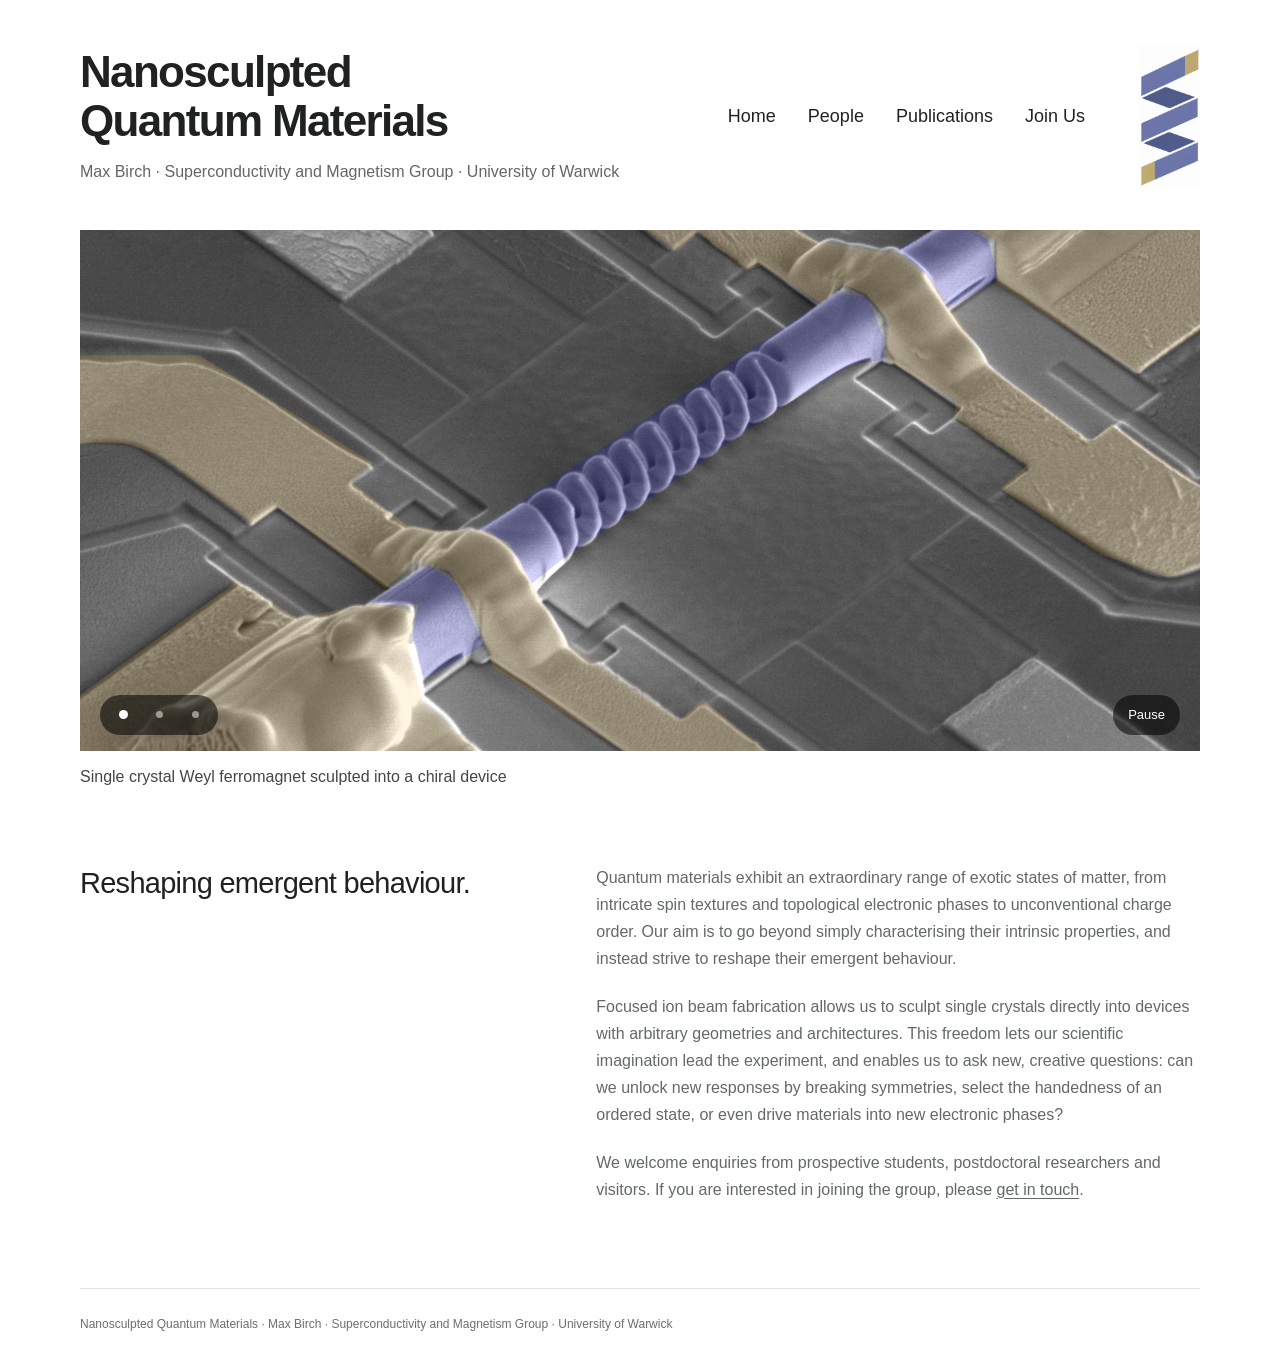
==== commit 8f2d6282: "Replace Birch Lab branding with Max Birch and group affiliation (source 7b0fe3f)" ====
--- a/index.html
+++ b/index.html
@@ -1,2 +1,2 @@
-<!DOCTYPE html><html lang="en"><head><meta charSet="utf-8"/><meta name="viewport" content="width=device-width, initial-scale=1"/><link rel="preload" href="/images/lab-s4.png" as="image"/><link rel="stylesheet" href="/_next/static/css/index.B6KJixyE.css" data-rsc-css-href="/_next/static/css/index.B6KJixyE.css" data-precedence="vite-rsc/importer-resources"/><link rel="stylesheet" href="/_next/static/css/home-header.CdEei6rJ.css" data-rsc-css-href="/_next/static/css/home-header.CdEei6rJ.css" data-precedence="vite-rsc/importer-resources"/><link rel="modulepreload" fetchPriority="low" href="/_next/static/chunks/index-COt8WHJm.js"/><script src="/_next/static/chunks/rolldown-runtime-C60lm6uB.js" type="module" async=""></script><script src="/_next/static/chunks/framework-D_rUT4EX.js" type="module" async=""></script><link rel="modulepreload" href="/_next/static/chunks/layout-segment-context-Cg_hBZs5.js" crossorigin=""/><link rel="modulepreload" href="/_next/static/chunks/device-carousel-Bc0XRGkK.js" crossorigin=""/><title>Nanosculpted Quantum Materials | Birch Lab · Warwick</title><meta name="description" content="Birch Lab at the University of Warwick. Sculpting single crystals into devices to explore geometry, symmetry and functionality in quantum materials."/><link rel="canonical" href="https://nanosculpt.github.io"/><script>Object.assign(((self[Symbol.for("vinext.navigationRuntime")]??={bootstrap:{routeManifest:null},functions:{}}).bootstrap.rsc??={rsc:[]}),{params:{},nav:{"pathname":"/","searchParams":[]}})</script><link rel="modulepreload" href="/_next/static/chunks/index-COt8WHJm.js" />
-</head><body><a class="skip-link" href="#main">Skip to content</a><main id="main"><section class="_header_1si0c_1" aria-labelledby="title"><div class="_identity_1si0c_2"><div><h1 id="title">Nanosculpted<br/>Quantum Materials</h1><p>BIRCH LAB · UNIVERSITY OF WARWICK</p></div></div><nav class="_navigation_1si0c_5" aria-label="Main navigation"><a href="/" aria-current="page">Home</a><a href="/people.html">People</a><a href="/publications.html">Publications</a><a href="/join-us.html">Join Us</a></nav><span class="_logo_1si0c_16 _s4Comparison_1si0c_27" aria-hidden="true"><img src="/images/lab-s4.png" alt=""/></span></section><figure class="device-figure"><div class="relative device-carousel device-fade" role="region" aria-roledescription="carousel" data-slot="carousel" aria-label="Focused ion beam device images"><div class="overflow-hidden" data-slot="carousel-content"><div class="flex -ml-4 device-track"><div role="group" aria-roledescription="slide" data-slot="carousel-item" class="min-w-0 shrink-0 grow-0 basis-full pl-4 device-slide is-active" aria-hidden="false" aria-label="1 of 3"><img src="/images/device-helix.png" alt="Colourised electron micrograph of a purple helical device bridging gold-toned electrical contacts." width="1542" height="1110" style="object-position:50% 50%" fetchPriority="high"/></div><div role="group" aria-roledescription="slide" data-slot="carousel-item" class="min-w-0 shrink-0 grow-0 basis-full pl-4 device-slide" aria-hidden="true" aria-label="2 of 3"><img src="/images/device-radial.png" alt="Colourised electron micrograph of a purple six-armed device with radial electrical contacts." width="1542" height="1110" style="object-position:50% 49%" fetchPriority="auto"/></div><div role="group" aria-roledescription="slide" data-slot="carousel-item" class="min-w-0 shrink-0 grow-0 basis-full pl-4 device-slide" aria-hidden="true" aria-label="3 of 3"><img src="/images/device-bar.png" alt="Colourised electron micrograph of a straight purple device on a patterned gold-toned electrode array." width="1542" height="1110" style="object-position:50% 48%" fetchPriority="auto"/></div></div></div><div class="carousel-controls"><div class="carousel-dots" aria-label="Choose device image"><button type="button" tabindex="0" data-slot="button" aria-label="Show device image 1" aria-pressed="true" class="group/button inline-flex shrink-0 items-center justify-center rounded-lg border border-transparent bg-clip-padding text-sm font-medium whitespace-nowrap transition-all outline-none select-none focus-visible:border-ring focus-visible:ring-3 focus-visible:ring-ring/50 active:not-aria-[haspopup]:translate-y-px disabled:pointer-events-none disabled:opacity-50 aria-invalid:border-destructive aria-invalid:ring-3 aria-invalid:ring-destructive/20 dark:aria-invalid:border-destructive/50 dark:aria-invalid:ring-destructive/40 [&amp;_svg]:pointer-events-none [&amp;_svg]:shrink-0 [&amp;_svg:not([class*=&#x27;size-&#x27;])]:size-4 hover:bg-muted hover:text-foreground aria-expanded:bg-muted aria-expanded:text-foreground dark:hover:bg-muted/50 h-8 gap-1.5 px-2.5 has-data-[icon=inline-end]:pr-2 has-data-[icon=inline-start]:pl-2 carousel-dot"><span></span></button><button type="button" tabindex="0" data-slot="button" aria-label="Show device image 2" aria-pressed="false" class="group/button inline-flex shrink-0 items-center justify-center rounded-lg border border-transparent bg-clip-padding text-sm font-medium whitespace-nowrap transition-all outline-none select-none focus-visible:border-ring focus-visible:ring-3 focus-visible:ring-ring/50 active:not-aria-[haspopup]:translate-y-px disabled:pointer-events-none disabled:opacity-50 aria-invalid:border-destructive aria-invalid:ring-3 aria-invalid:ring-destructive/20 dark:aria-invalid:border-destructive/50 dark:aria-invalid:ring-destructive/40 [&amp;_svg]:pointer-events-none [&amp;_svg]:shrink-0 [&amp;_svg:not([class*=&#x27;size-&#x27;])]:size-4 hover:bg-muted hover:text-foreground aria-expanded:bg-muted aria-expanded:text-foreground dark:hover:bg-muted/50 h-8 gap-1.5 px-2.5 has-data-[icon=inline-end]:pr-2 has-data-[icon=inline-start]:pl-2 carousel-dot"><span></span></button><button type="button" tabindex="0" data-slot="button" aria-label="Show device image 3" aria-pressed="false" class="group/button inline-flex shrink-0 items-center justify-center rounded-lg border border-transparent bg-clip-padding text-sm font-medium whitespace-nowrap transition-all outline-none select-none focus-visible:border-ring focus-visible:ring-3 focus-visible:ring-ring/50 active:not-aria-[haspopup]:translate-y-px disabled:pointer-events-none disabled:opacity-50 aria-invalid:border-destructive aria-invalid:ring-3 aria-invalid:ring-destructive/20 dark:aria-invalid:border-destructive/50 dark:aria-invalid:ring-destructive/40 [&amp;_svg]:pointer-events-none [&amp;_svg]:shrink-0 [&amp;_svg:not([class*=&#x27;size-&#x27;])]:size-4 hover:bg-muted hover:text-foreground aria-expanded:bg-muted aria-expanded:text-foreground dark:hover:bg-muted/50 h-8 gap-1.5 px-2.5 has-data-[icon=inline-end]:pr-2 has-data-[icon=inline-start]:pl-2 carousel-dot"><span></span></button></div><button type="button" tabindex="0" data-slot="button" aria-label="Pause slideshow" class="group/button inline-flex shrink-0 items-center justify-center rounded-lg border border-transparent bg-clip-padding text-sm font-medium whitespace-nowrap transition-all outline-none select-none focus-visible:border-ring focus-visible:ring-3 focus-visible:ring-ring/50 active:not-aria-[haspopup]:translate-y-px disabled:pointer-events-none disabled:opacity-50 aria-invalid:border-destructive aria-invalid:ring-3 aria-invalid:ring-destructive/20 dark:aria-invalid:border-destructive/50 dark:aria-invalid:ring-destructive/40 [&amp;_svg]:pointer-events-none [&amp;_svg]:shrink-0 [&amp;_svg:not([class*=&#x27;size-&#x27;])]:size-4 hover:bg-muted hover:text-foreground aria-expanded:bg-muted aria-expanded:text-foreground dark:hover:bg-muted/50 h-8 gap-1.5 px-2.5 has-data-[icon=inline-end]:pr-2 has-data-[icon=inline-start]:pl-2 carousel-pause">Pause</button></div></div><figcaption><span class="device-caption"><span style="visibility:visible" aria-hidden="false">Single crystal Weyl ferromagnet sculpted into a chiral device</span><span style="visibility:hidden" aria-hidden="true">Wheel-shaped device for probing the symmetry of nanoscale spin textures</span><span style="visibility:hidden" aria-hidden="true">Hall bar suspended on a freestanding membrane for strain relief</span></span></figcaption></figure><section id="about" class="about" aria-labelledby="about-title"><h2 id="about-title">Reshaping emergent behaviour.</h2><div><p>Quantum materials exhibit an extraordinary range of exotic states of matter, from intricate spin textures and topological electronic phases to unconventional charge order. Our aim is to go beyond simply characterising their intrinsic properties, and instead strive to reshape their emergent behaviour.</p><p>Focused ion beam fabrication allows us to sculpt single crystals directly into devices with arbitrary geometries and architectures. This freedom lets our scientific imagination lead the experiment, and enables us to ask new, creative questions: can we unlock new responses by breaking symmetries, select the handedness of an ordered state, or even drive materials into new electronic phases?</p><p>We welcome enquiries from prospective students, postdoctoral researchers and visitors. If you are interested in joining the group, please <a href="/join-us.html" style="text-decoration:underline;text-underline-offset:3px">get in touch</a>.</p></div></section></main><footer><div class="footer-row"><span>Nanosculpted Quantum Materials · Birch Lab · University of Warwick</span></div></footer><script type="module" src="/_next/static/chunks/index-COt8WHJm.js" id="_R_" async=""></script><script>((self[Symbol.for("vinext.navigationRuntime")]??={bootstrap:{routeManifest:null},functions:{}}).bootstrap.rsc??={rsc:[]}).rsc.push("0:{\"page:/\":\"$L1\",\"layout:/\":\"$L2\",\"route:/\":\"$L3\",\"__route\":\"route:/\",\"__interceptionContext\":null,\"__layoutIds\":[\"layout:/\"],\"__rootLayout\":\"/\",\"__bfcacheSegmentIdentities\":{\"layout:/\":\"[\\\"layout\\\",\\\"layout:/\\\",\\\"root-boundary:/\\\",\\\"\\\"]\",\"page:/\":\"[\\\"page\\\",\\\"page:/\\\",\\\"root-boundary:/\\\",\\\"\\\"]\"},\"__srcPage\":[\"page\"],\"__layoutFlags\":{\"layout:/\":\"s\"},\"__artifactCompatibility\":{\"schemaVersion\":1,\"graphVersion\":\"app-route-graph:1177fd80f83fa7b0\",\"deploymentVersion\":\"397a9329-e811-46fd-a769-85ff31de16b8\",\"appElementsSchemaVersion\":1,\"rscPayloadSchemaVersion\":1,\"rootBoundaryId\":\"/\",\"renderEpoch\":null}}\n")</script><script>((self[Symbol.for("vinext.navigationRuntime")]??={bootstrap:{routeManifest:null},functions:{}}).bootstrap.rsc??={rsc:[]}).rsc.push("4:I[\"cf801e968362\",[],\"Children\",1]\n")</script><script>((self[Symbol.for("vinext.navigationRuntime")]??={bootstrap:{routeManifest:null},functions:{}}).bootstrap.rsc??={rsc:[]}).rsc.push("5:I[\"3e4a44ce412b\",[],\"GlobalErrorBoundary\",1]\n")</script><script>((self[Symbol.for("vinext.navigationRuntime")]??={bootstrap:{routeManifest:null},functions:{}}).bootstrap.rsc??={rsc:[]}).rsc.push("6:I[\"c154a93479eb\",[],\"default\",1]\n")</script><script>((self[Symbol.for("vinext.navigationRuntime")]??={bootstrap:{routeManifest:null},functions:{}}).bootstrap.rsc??={rsc:[]}).rsc.push("7:I[\"3e4a44ce412b\",[],\"ErrorBoundary\",1]\n")</script><script>((self[Symbol.for("vinext.navigationRuntime")]??={bootstrap:{routeManifest:null},functions:{}}).bootstrap.rsc??={rsc:[]}).rsc.push("8:I[\"7dab98ef13ac\",[],\"LayoutSegmentProvider\",1]\n")</script><script>((self[Symbol.for("vinext.navigationRuntime")]??={bootstrap:{routeManifest:null},functions:{}}).bootstrap.rsc??={rsc:[]}).rsc.push("9:I[\"cf801e968362\",[],\"Slot\",1]\n")</script><script>((self[Symbol.for("vinext.navigationRuntime")]??={bootstrap:{routeManifest:null},functions:{}}).bootstrap.rsc??={rsc:[]}).rsc.push("a:I[\"3e4a44ce412b\",[],\"NotFoundBoundary\",1]\n")</script><script>((self[Symbol.for("vinext.navigationRuntime")]??={bootstrap:{routeManifest:null},functions:{}}).bootstrap.rsc??={rsc:[]}).rsc.push("b:I[\"d550d640c18d\",[],\"AppRouterScrollTarget\",1]\n")</script><script>((self[Symbol.for("vinext.navigationRuntime")]??={bootstrap:{routeManifest:null},functions:{}}).bootstrap.rsc??={rsc:[]}).rsc.push("c:I[\"3e4a44ce412b\",[],\"RedirectBoundary\",1]\n")</script><script>((self[Symbol.for("vinext.navigationRuntime")]??={bootstrap:{routeManifest:null},functions:{}}).bootstrap.rsc??={rsc:[]}).rsc.push(":HL[\"/_next/static/css/index.B6KJixyE.css\",\"style\"     ]\n")</script><script>((self[Symbol.for("vinext.navigationRuntime")]??={bootstrap:{routeManifest:null},functions:{}}).bootstrap.rsc??={rsc:[]}).rsc.push("2:[[[\"$\",\"link\",\"css:/_next/static/css/index.B6KJixyE.css\",{\"rel\":\"stylesheet\",\"precedence\":\"vite-rsc/importer-resources\",\"href\":\"/_next/static/css/index.B6KJixyE.css\",\"data-rsc-css-href\":\"/_next/static/css/index.B6KJixyE.css\"}],\"$undefined\"],[\"$\",\"html\",null,{\"lang\":\"en\",\"children\":[\"$\",\"body\",null,{\"children\":[\"$\",\"$L4\",null,{}]}]}]]\n")</script><script>((self[Symbol.for("vinext.navigationRuntime")]??={bootstrap:{routeManifest:null},functions:{}}).bootstrap.rsc??={rsc:[]}).rsc.push("3:[[[\"$\",\"meta\",null,{\"charSet\":\"utf-8\"}],[[\"$\",\"title\",\"0\",{\"children\":\"Nanosculpted Quantum Materials | Birch Lab · Warwick\"}],[\"$\",\"meta\",\"1\",{\"name\":\"description\",\"content\":\"Birch Lab at the University of Warwick. Sculpting single crystals into devices to explore geometry, symmetry and functionality in quantum materials.\"}],[\"$\",\"link\",\"2\",{\"rel\":\"canonical\",\"href\":\"https://nanosculpt.github.io\"}]],[[\"$\",\"meta\",\"0\",{\"name\":\"viewport\",\"content\":\"width=device-width, initial-scale=1\"}]]],[\"$\",\"$L5\",null,{\"fallback\":\"$6\",\"children\":[\"$\",\"$L7\",null,{\"fallback\":\"$6\",\"children\":[\"$\",\"$L8\",null,{\"providerId\":\"layout:/\",\"segmentMap\":{\"children\":[]},\"children\":[\"$\",\"$L9\",null,{\"id\":\"layout:/\",\"parallelSlots\":\"$undefined\",\"children\":[\"$\",\"$La\",null,{\"resetKey\":\"\",\"fallback\":[[\"$\",\"title\",null,{\"children\":\"404: This page could not be found.\"}],[\"$\",\"div\",null,{\"style\":{\"fontFamily\":\"system-ui,\\\"Segoe UI\\\",Roboto,Helvetica,Arial,sans-serif,\\\"Apple Color Emoji\\\",\\\"Segoe UI Emoji\\\"\",\"height\":\"100vh\",\"textAlign\":\"center\",\"display\":\"flex\",\"flexDirection\":\"column\",\"alignItems\":\"center\",\"justifyContent\":\"center\"},\"children\":[\"$\",\"div\",null,{\"children\":[[\"$\",\"style\",null,{\"dangerouslySetInnerHTML\":{\"__html\":\"body{color:#000;background:#fff;margin:0}.next-error-h1{border-right:1px solid rgba(0,0,0,.3)}@media (prefers-color-scheme:dark){body{color:#fff;background:#000}.next-error-h1{border-right:1px solid rgba(255,255,255,.3)}}\"}}],[\"$\",\"h1\",null,{\"className\":\"next-error-h1\",\"style\":{\"display\":\"inline-block\",\"margin\":\"0 20px 0 0\",\"padding\":\"0 23px 0 0\",\"fontSize\":24,\"fontWeight\":500,\"verticalAlign\":\"top\",\"lineHeight\":\"49px\"},\"children\":404}],[\"$\",\"div\",null,{\"style\":{\"display\":\"inline-block\"},\"children\":[\"$\",\"h2\",null,{\"style\":{\"fontSize\":14,\"fontWeight\":400,\"lineHeight\":\"49px\",\"margin\":0},\"children\":\"This page could not be found.\"}]}]]}]}]],\"children\":[\"$\",\"$Lb\",null,{\"children\":[\"$\",\"$Lc\",null,{\"children\":[[\"$\",\"$L8\",null,{\"providerId\":\"page:/\",\"segmentMap\":{\"children\":[\"__PAGE__\"]},\"children\":[\"$\",\"$L9\",null,{\"id\":\"page:/\"}]}],null]}]}]}]}]}]}]}],null,null]\n")</script><script>((self[Symbol.for("vinext.navigationRuntime")]??={bootstrap:{routeManifest:null},functions:{}}).bootstrap.rsc??={rsc:[]}).rsc.push("d:I[\"ae5edbe5208f\",[],\"default\",1]\n")</script><script>((self[Symbol.for("vinext.navigationRuntime")]??={bootstrap:{routeManifest:null},functions:{}}).bootstrap.rsc??={rsc:[]}).rsc.push(":HL[\"/_next/static/css/home-header.CdEei6rJ.css\",\"style\"     ]\n")</script><script>((self[Symbol.for("vinext.navigationRuntime")]??={bootstrap:{routeManifest:null},functions:{}}).bootstrap.rsc??={rsc:[]}).rsc.push(":HL[\"/images/lab-s4.png\",\"image\"]\n")</script><script>((self[Symbol.for("vinext.navigationRuntime")]??={bootstrap:{routeManifest:null},functions:{}}).bootstrap.rsc??={rsc:[]}).rsc.push("1:[[[\"$\",\"link\",\"css:/_next/static/css/index.B6KJixyE.css\",{\"rel\":\"stylesheet\",\"precedence\":\"vite-rsc/importer-resources\",\"href\":\"/_next/static/css/index.B6KJixyE.css\",\"data-rsc-css-href\":\"/_next/static/css/index.B6KJixyE.css\"}],[\"$\",\"link\",\"css:/_next/static/css/home-header.CdEei6rJ.css\",{\"rel\":\"stylesheet\",\"precedence\":\"vite-rsc/importer-resources\",\"href\":\"/_next/static/css/home-header.CdEei6rJ.css\",\"data-rsc-css-href\":\"/_next/static/css/home-header.CdEei6rJ.css\"}],\"$undefined\"],[[\"$\",\"a\",null,{\"className\":\"skip-link\",\"href\":\"#main\",\"children\":\"Skip to content\"}],[\"$\",\"main\",null,{\"id\":\"main\",\"children\":[[\"$\",\"section\",null,{\"className\":\"_header_1si0c_1\",\"aria-labelledby\":\"title\",\"children\":[[\"$\",\"div\",null,{\"className\":\"_identity_1si0c_2\",\"children\":[\"$\",\"div\",null,{\"children\":[[\"$\",\"h1\",null,{\"id\":\"title\",\"children\":[\"Nanosculpted\",[\"$\",\"br\",null,{}],\"Quantum Materials\"]}],[\"$\",\"p\",null,{\"children\":\"BIRCH LAB · UNIVERSITY OF WARWICK\"}]]}]}],[\"$\",\"nav\",null,{\"className\":\"_navigation_1si0c_5\",\"aria-label\":\"Main navigation\",\"children\":[[\"$\",\"a\",null,{\"href\":\"/\",\"aria-current\":\"page\",\"children\":\"Home\"}],[\"$\",\"a\",null,{\"href\":\"/people.html\",\"children\":\"People\"}],[\"$\",\"a\",null,{\"href\":\"/publications.html\",\"children\":\"Publications\"}],[\"$\",\"a\",null,{\"href\":\"/join-us.html\",\"children\":\"Join Us\"}]]}],[\"$\",\"span\",null,{\"className\":\"_logo_1si0c_16 _s4Comparison_1si0c_27\",\"aria-hidden\":\"true\",\"children\":[\"$\",\"img\",null,{\"src\":\"/images/lab-s4.png\",\"alt\":\"\"}]}]]}],[\"$\",\"$Ld\",null,{}],[\"$\",\"section\",null,{\"id\":\"about\",\"className\":\"about\",\"aria-labelledby\":\"about-title\",\"children\":[[\"$\",\"h2\",null,{\"id\":\"about-title\",\"children\":\"Reshaping emergent behaviour.\"}],[\"$\",\"div\",null,{\"children\":[[\"$\",\"p\",null,{\"children\":\"Quantum materials exhibit an extraordinary range of exotic states of matter, from intricate spin textures and topological electronic phases to unconventional charge order. Our aim is to go beyond simply characterising their intrinsic properties, and instead strive to reshape their emergent behaviour.\"}],[\"$\",\"p\",null,{\"children\":\"Focused ion beam fabrication allows us to sculpt single crystals directly into devices with arbitrary geometries and architectures. This freedom lets our scientific imagination lead the experiment, and enables us to ask new, creative questions: can we unlock new responses by breaking symmetries, select the handedness of an ordered state, or even drive materials into new electronic phases?\"}],[\"$\",\"p\",null,{\"children\":[\"We welcome enquiries from prospective students, postdoctoral researchers and visitors. If you are interested in joining the group, please \",[\"$\",\"a\",null,{\"href\":\"/join-us.html\",\"style\":{\"textDecoration\":\"underline\",\"textUnderlineOffset\":\"3px\"},\"children\":\"get in touch\"}],\".\"]}]]}]]}]]}],[\"$\",\"footer\",null,{\"children\":[\"$\",\"div\",null,{\"className\":\"footer-row\",\"children\":[\"$\",\"span\",null,{\"children\":\"Nanosculpted Quantum Materials · Birch Lab · University of Warwick\"}]}]}]]]\n")</script><script>Object.assign(((self[Symbol.for("vinext.navigationRuntime")]??={bootstrap:{routeManifest:null},functions:{}}).bootstrap.rsc??={rsc:[]}),{"initialCacheKind":"static"});((self[Symbol.for("vinext.navigationRuntime")]??={bootstrap:{routeManifest:null},functions:{}}).bootstrap.rsc??={rsc:[]}).done=true</script></body></html>+<!DOCTYPE html><html lang="en"><head><meta charSet="utf-8"/><meta name="viewport" content="width=device-width, initial-scale=1"/><link rel="preload" href="/images/lab-s4.png" as="image"/><link rel="stylesheet" href="/_next/static/css/index.B6KJixyE.css" data-rsc-css-href="/_next/static/css/index.B6KJixyE.css" data-precedence="vite-rsc/importer-resources"/><link rel="stylesheet" href="/_next/static/css/home-header.CdEei6rJ.css" data-rsc-css-href="/_next/static/css/home-header.CdEei6rJ.css" data-precedence="vite-rsc/importer-resources"/><link rel="modulepreload" fetchPriority="low" href="/_next/static/chunks/index-C5abKzLs.js"/><script src="/_next/static/chunks/rolldown-runtime-C60lm6uB.js" type="module" async=""></script><script src="/_next/static/chunks/framework-D_rUT4EX.js" type="module" async=""></script><link rel="modulepreload" href="/_next/static/chunks/layout-segment-context-B7zCCPPU.js" crossorigin=""/><link rel="modulepreload" href="/_next/static/chunks/device-carousel-Bc0XRGkK.js" crossorigin=""/><title>Nanosculpted Quantum Materials | Max Birch · Warwick</title><meta name="description" content="Max Birch, Superconductivity and Magnetism Group, University of Warwick. Sculpting single crystals into devices to explore geometry, symmetry and functionality in quantum materials."/><link rel="canonical" href="https://nanosculpt.github.io"/><script>Object.assign(((self[Symbol.for("vinext.navigationRuntime")]??={bootstrap:{routeManifest:null},functions:{}}).bootstrap.rsc??={rsc:[]}),{params:{},nav:{"pathname":"/","searchParams":[]}})</script><link rel="modulepreload" href="/_next/static/chunks/index-C5abKzLs.js" />
+</head><body><a class="skip-link" href="#main">Skip to content</a><main id="main"><section class="_header_1si0c_1" aria-labelledby="title"><div class="_identity_1si0c_2"><div><h1 id="title">Nanosculpted<br/>Quantum Materials</h1><p>Max Birch · Superconductivity and Magnetism Group · University of Warwick</p></div></div><nav class="_navigation_1si0c_5" aria-label="Main navigation"><a href="/" aria-current="page">Home</a><a href="/people.html">People</a><a href="/publications.html">Publications</a><a href="/join-us.html">Join Us</a></nav><span class="_logo_1si0c_16 _s4Comparison_1si0c_27" aria-hidden="true"><img src="/images/lab-s4.png" alt=""/></span></section><figure class="device-figure"><div class="relative device-carousel device-fade" role="region" aria-roledescription="carousel" data-slot="carousel" aria-label="Focused ion beam device images"><div class="overflow-hidden" data-slot="carousel-content"><div class="flex -ml-4 device-track"><div role="group" aria-roledescription="slide" data-slot="carousel-item" class="min-w-0 shrink-0 grow-0 basis-full pl-4 device-slide is-active" aria-hidden="false" aria-label="1 of 3"><img src="/images/device-helix.png" alt="Colourised electron micrograph of a purple helical device bridging gold-toned electrical contacts." width="1542" height="1110" style="object-position:50% 50%" fetchPriority="high"/></div><div role="group" aria-roledescription="slide" data-slot="carousel-item" class="min-w-0 shrink-0 grow-0 basis-full pl-4 device-slide" aria-hidden="true" aria-label="2 of 3"><img src="/images/device-radial.png" alt="Colourised electron micrograph of a purple six-armed device with radial electrical contacts." width="1542" height="1110" style="object-position:50% 49%" fetchPriority="auto"/></div><div role="group" aria-roledescription="slide" data-slot="carousel-item" class="min-w-0 shrink-0 grow-0 basis-full pl-4 device-slide" aria-hidden="true" aria-label="3 of 3"><img src="/images/device-bar.png" alt="Colourised electron micrograph of a straight purple device on a patterned gold-toned electrode array." width="1542" height="1110" style="object-position:50% 48%" fetchPriority="auto"/></div></div></div><div class="carousel-controls"><div class="carousel-dots" aria-label="Choose device image"><button type="button" tabindex="0" data-slot="button" aria-label="Show device image 1" aria-pressed="true" class="group/button inline-flex shrink-0 items-center justify-center rounded-lg border border-transparent bg-clip-padding text-sm font-medium whitespace-nowrap transition-all outline-none select-none focus-visible:border-ring focus-visible:ring-3 focus-visible:ring-ring/50 active:not-aria-[haspopup]:translate-y-px disabled:pointer-events-none disabled:opacity-50 aria-invalid:border-destructive aria-invalid:ring-3 aria-invalid:ring-destructive/20 dark:aria-invalid:border-destructive/50 dark:aria-invalid:ring-destructive/40 [&amp;_svg]:pointer-events-none [&amp;_svg]:shrink-0 [&amp;_svg:not([class*=&#x27;size-&#x27;])]:size-4 hover:bg-muted hover:text-foreground aria-expanded:bg-muted aria-expanded:text-foreground dark:hover:bg-muted/50 h-8 gap-1.5 px-2.5 has-data-[icon=inline-end]:pr-2 has-data-[icon=inline-start]:pl-2 carousel-dot"><span></span></button><button type="button" tabindex="0" data-slot="button" aria-label="Show device image 2" aria-pressed="false" class="group/button inline-flex shrink-0 items-center justify-center rounded-lg border border-transparent bg-clip-padding text-sm font-medium whitespace-nowrap transition-all outline-none select-none focus-visible:border-ring focus-visible:ring-3 focus-visible:ring-ring/50 active:not-aria-[haspopup]:translate-y-px disabled:pointer-events-none disabled:opacity-50 aria-invalid:border-destructive aria-invalid:ring-3 aria-invalid:ring-destructive/20 dark:aria-invalid:border-destructive/50 dark:aria-invalid:ring-destructive/40 [&amp;_svg]:pointer-events-none [&amp;_svg]:shrink-0 [&amp;_svg:not([class*=&#x27;size-&#x27;])]:size-4 hover:bg-muted hover:text-foreground aria-expanded:bg-muted aria-expanded:text-foreground dark:hover:bg-muted/50 h-8 gap-1.5 px-2.5 has-data-[icon=inline-end]:pr-2 has-data-[icon=inline-start]:pl-2 carousel-dot"><span></span></button><button type="button" tabindex="0" data-slot="button" aria-label="Show device image 3" aria-pressed="false" class="group/button inline-flex shrink-0 items-center justify-center rounded-lg border border-transparent bg-clip-padding text-sm font-medium whitespace-nowrap transition-all outline-none select-none focus-visible:border-ring focus-visible:ring-3 focus-visible:ring-ring/50 active:not-aria-[haspopup]:translate-y-px disabled:pointer-events-none disabled:opacity-50 aria-invalid:border-destructive aria-invalid:ring-3 aria-invalid:ring-destructive/20 dark:aria-invalid:border-destructive/50 dark:aria-invalid:ring-destructive/40 [&amp;_svg]:pointer-events-none [&amp;_svg]:shrink-0 [&amp;_svg:not([class*=&#x27;size-&#x27;])]:size-4 hover:bg-muted hover:text-foreground aria-expanded:bg-muted aria-expanded:text-foreground dark:hover:bg-muted/50 h-8 gap-1.5 px-2.5 has-data-[icon=inline-end]:pr-2 has-data-[icon=inline-start]:pl-2 carousel-dot"><span></span></button></div><button type="button" tabindex="0" data-slot="button" aria-label="Pause slideshow" class="group/button inline-flex shrink-0 items-center justify-center rounded-lg border border-transparent bg-clip-padding text-sm font-medium whitespace-nowrap transition-all outline-none select-none focus-visible:border-ring focus-visible:ring-3 focus-visible:ring-ring/50 active:not-aria-[haspopup]:translate-y-px disabled:pointer-events-none disabled:opacity-50 aria-invalid:border-destructive aria-invalid:ring-3 aria-invalid:ring-destructive/20 dark:aria-invalid:border-destructive/50 dark:aria-invalid:ring-destructive/40 [&amp;_svg]:pointer-events-none [&amp;_svg]:shrink-0 [&amp;_svg:not([class*=&#x27;size-&#x27;])]:size-4 hover:bg-muted hover:text-foreground aria-expanded:bg-muted aria-expanded:text-foreground dark:hover:bg-muted/50 h-8 gap-1.5 px-2.5 has-data-[icon=inline-end]:pr-2 has-data-[icon=inline-start]:pl-2 carousel-pause">Pause</button></div></div><figcaption><span class="device-caption"><span style="visibility:visible" aria-hidden="false">Single crystal Weyl ferromagnet sculpted into a chiral device</span><span style="visibility:hidden" aria-hidden="true">Wheel-shaped device for probing the symmetry of nanoscale spin textures</span><span style="visibility:hidden" aria-hidden="true">Hall bar suspended on a freestanding membrane for strain relief</span></span></figcaption></figure><section id="about" class="about" aria-labelledby="about-title"><h2 id="about-title">Reshaping emergent behaviour.</h2><div><p>Quantum materials exhibit an extraordinary range of exotic states of matter, from intricate spin textures and topological electronic phases to unconventional charge order. Our aim is to go beyond simply characterising their intrinsic properties, and instead strive to reshape their emergent behaviour.</p><p>Focused ion beam fabrication allows us to sculpt single crystals directly into devices with arbitrary geometries and architectures. This freedom lets our scientific imagination lead the experiment, and enables us to ask new, creative questions: can we unlock new responses by breaking symmetries, select the handedness of an ordered state, or even drive materials into new electronic phases?</p><p>We welcome enquiries from prospective students, postdoctoral researchers and visitors. If you are interested in joining the group, please <a href="/join-us.html" style="text-decoration:underline;text-underline-offset:3px">get in touch</a>.</p></div></section></main><footer><div class="footer-row"><span>Nanosculpted Quantum Materials · Max Birch · Superconductivity and Magnetism Group · University of Warwick</span></div></footer><script type="module" src="/_next/static/chunks/index-C5abKzLs.js" id="_R_" async=""></script><script>((self[Symbol.for("vinext.navigationRuntime")]??={bootstrap:{routeManifest:null},functions:{}}).bootstrap.rsc??={rsc:[]}).rsc.push("0:{\"page:/\":\"$L1\",\"layout:/\":\"$L2\",\"route:/\":\"$L3\",\"__route\":\"route:/\",\"__interceptionContext\":null,\"__layoutIds\":[\"layout:/\"],\"__rootLayout\":\"/\",\"__bfcacheSegmentIdentities\":{\"layout:/\":\"[\\\"layout\\\",\\\"layout:/\\\",\\\"root-boundary:/\\\",\\\"\\\"]\",\"page:/\":\"[\\\"page\\\",\\\"page:/\\\",\\\"root-boundary:/\\\",\\\"\\\"]\"},\"__srcPage\":[\"page\"],\"__layoutFlags\":{\"layout:/\":\"s\"},\"__artifactCompatibility\":{\"schemaVersion\":1,\"graphVersion\":\"app-route-graph:1177fd80f83fa7b0\",\"deploymentVersion\":\"6eb6cb75-038a-4b93-aedb-9a0c584d91c8\",\"appElementsSchemaVersion\":1,\"rscPayloadSchemaVersion\":1,\"rootBoundaryId\":\"/\",\"renderEpoch\":null}}\n")</script><script>((self[Symbol.for("vinext.navigationRuntime")]??={bootstrap:{routeManifest:null},functions:{}}).bootstrap.rsc??={rsc:[]}).rsc.push("4:I[\"cf801e968362\",[],\"Children\",1]\n")</script><script>((self[Symbol.for("vinext.navigationRuntime")]??={bootstrap:{routeManifest:null},functions:{}}).bootstrap.rsc??={rsc:[]}).rsc.push("5:I[\"3e4a44ce412b\",[],\"GlobalErrorBoundary\",1]\n")</script><script>((self[Symbol.for("vinext.navigationRuntime")]??={bootstrap:{routeManifest:null},functions:{}}).bootstrap.rsc??={rsc:[]}).rsc.push("6:I[\"c154a93479eb\",[],\"default\",1]\n")</script><script>((self[Symbol.for("vinext.navigationRuntime")]??={bootstrap:{routeManifest:null},functions:{}}).bootstrap.rsc??={rsc:[]}).rsc.push("7:I[\"3e4a44ce412b\",[],\"ErrorBoundary\",1]\n")</script><script>((self[Symbol.for("vinext.navigationRuntime")]??={bootstrap:{routeManifest:null},functions:{}}).bootstrap.rsc??={rsc:[]}).rsc.push("8:I[\"7dab98ef13ac\",[],\"LayoutSegmentProvider\",1]\n")</script><script>((self[Symbol.for("vinext.navigationRuntime")]??={bootstrap:{routeManifest:null},functions:{}}).bootstrap.rsc??={rsc:[]}).rsc.push("9:I[\"cf801e968362\",[],\"Slot\",1]\n")</script><script>((self[Symbol.for("vinext.navigationRuntime")]??={bootstrap:{routeManifest:null},functions:{}}).bootstrap.rsc??={rsc:[]}).rsc.push("a:I[\"3e4a44ce412b\",[],\"NotFoundBoundary\",1]\n")</script><script>((self[Symbol.for("vinext.navigationRuntime")]??={bootstrap:{routeManifest:null},functions:{}}).bootstrap.rsc??={rsc:[]}).rsc.push("b:I[\"d550d640c18d\",[],\"AppRouterScrollTarget\",1]\n")</script><script>((self[Symbol.for("vinext.navigationRuntime")]??={bootstrap:{routeManifest:null},functions:{}}).bootstrap.rsc??={rsc:[]}).rsc.push("c:I[\"3e4a44ce412b\",[],\"RedirectBoundary\",1]\n")</script><script>((self[Symbol.for("vinext.navigationRuntime")]??={bootstrap:{routeManifest:null},functions:{}}).bootstrap.rsc??={rsc:[]}).rsc.push(":HL[\"/_next/static/css/index.B6KJixyE.css\",\"style\"     ]\n")</script><script>((self[Symbol.for("vinext.navigationRuntime")]??={bootstrap:{routeManifest:null},functions:{}}).bootstrap.rsc??={rsc:[]}).rsc.push("2:[[[\"$\",\"link\",\"css:/_next/static/css/index.B6KJixyE.css\",{\"rel\":\"stylesheet\",\"precedence\":\"vite-rsc/importer-resources\",\"href\":\"/_next/static/css/index.B6KJixyE.css\",\"data-rsc-css-href\":\"/_next/static/css/index.B6KJixyE.css\"}],\"$undefined\"],[\"$\",\"html\",null,{\"lang\":\"en\",\"children\":[\"$\",\"body\",null,{\"children\":[\"$\",\"$L4\",null,{}]}]}]]\n")</script><script>((self[Symbol.for("vinext.navigationRuntime")]??={bootstrap:{routeManifest:null},functions:{}}).bootstrap.rsc??={rsc:[]}).rsc.push("3:[[[\"$\",\"meta\",null,{\"charSet\":\"utf-8\"}],[[\"$\",\"title\",\"0\",{\"children\":\"Nanosculpted Quantum Materials | Max Birch · Warwick\"}],[\"$\",\"meta\",\"1\",{\"name\":\"description\",\"content\":\"Max Birch, Superconductivity and Magnetism Group, University of Warwick. Sculpting single crystals into devices to explore geometry, symmetry and functionality in quantum materials.\"}],[\"$\",\"link\",\"2\",{\"rel\":\"canonical\",\"href\":\"https://nanosculpt.github.io\"}]],[[\"$\",\"meta\",\"0\",{\"name\":\"viewport\",\"content\":\"width=device-width, initial-scale=1\"}]]],[\"$\",\"$L5\",null,{\"fallback\":\"$6\",\"children\":[\"$\",\"$L7\",null,{\"fallback\":\"$6\",\"children\":[\"$\",\"$L8\",null,{\"providerId\":\"layout:/\",\"segmentMap\":{\"children\":[]},\"children\":[\"$\",\"$L9\",null,{\"id\":\"layout:/\",\"parallelSlots\":\"$undefined\",\"children\":[\"$\",\"$La\",null,{\"resetKey\":\"\",\"fallback\":[[\"$\",\"title\",null,{\"children\":\"404: This page could not be found.\"}],[\"$\",\"div\",null,{\"style\":{\"fontFamily\":\"system-ui,\\\"Segoe UI\\\",Roboto,Helvetica,Arial,sans-serif,\\\"Apple Color Emoji\\\",\\\"Segoe UI Emoji\\\"\",\"height\":\"100vh\",\"textAlign\":\"center\",\"display\":\"flex\",\"flexDirection\":\"column\",\"alignItems\":\"center\",\"justifyContent\":\"center\"},\"children\":[\"$\",\"div\",null,{\"children\":[[\"$\",\"style\",null,{\"dangerouslySetInnerHTML\":{\"__html\":\"body{color:#000;background:#fff;margin:0}.next-error-h1{border-right:1px solid rgba(0,0,0,.3)}@media (prefers-color-scheme:dark){body{color:#fff;background:#000}.next-error-h1{border-right:1px solid rgba(255,255,255,.3)}}\"}}],[\"$\",\"h1\",null,{\"className\":\"next-error-h1\",\"style\":{\"display\":\"inline-block\",\"margin\":\"0 20px 0 0\",\"padding\":\"0 23px 0 0\",\"fontSize\":24,\"fontWeight\":500,\"verticalAlign\":\"top\",\"lineHeight\":\"49px\"},\"children\":404}],[\"$\",\"div\",null,{\"style\":{\"display\":\"inline-block\"},\"children\":[\"$\",\"h2\",null,{\"style\":{\"fontSize\":14,\"fontWeight\":400,\"lineHeight\":\"49px\",\"margin\":0},\"children\":\"This page could not be found.\"}]}]]}]}]],\"children\":[\"$\",\"$Lb\",null,{\"children\":[\"$\",\"$Lc\",null,{\"children\":[[\"$\",\"$L8\",null,{\"providerId\":\"page:/\",\"segmentMap\":{\"children\":[\"__PAGE__\"]},\"children\":[\"$\",\"$L9\",null,{\"id\":\"page:/\"}]}],null]}]}]}]}]}]}]}],null,null]\n")</script><script>((self[Symbol.for("vinext.navigationRuntime")]??={bootstrap:{routeManifest:null},functions:{}}).bootstrap.rsc??={rsc:[]}).rsc.push("d:I[\"ae5edbe5208f\",[],\"default\",1]\n")</script><script>((self[Symbol.for("vinext.navigationRuntime")]??={bootstrap:{routeManifest:null},functions:{}}).bootstrap.rsc??={rsc:[]}).rsc.push(":HL[\"/_next/static/css/home-header.CdEei6rJ.css\",\"style\"     ]\n")</script><script>((self[Symbol.for("vinext.navigationRuntime")]??={bootstrap:{routeManifest:null},functions:{}}).bootstrap.rsc??={rsc:[]}).rsc.push(":HL[\"/images/lab-s4.png\",\"image\"]\n")</script><script>((self[Symbol.for("vinext.navigationRuntime")]??={bootstrap:{routeManifest:null},functions:{}}).bootstrap.rsc??={rsc:[]}).rsc.push("1:[[[\"$\",\"link\",\"css:/_next/static/css/index.B6KJixyE.css\",{\"rel\":\"stylesheet\",\"precedence\":\"vite-rsc/importer-resources\",\"href\":\"/_next/static/css/index.B6KJixyE.css\",\"data-rsc-css-href\":\"/_next/static/css/index.B6KJixyE.css\"}],[\"$\",\"link\",\"css:/_next/static/css/home-header.CdEei6rJ.css\",{\"rel\":\"stylesheet\",\"precedence\":\"vite-rsc/importer-resources\",\"href\":\"/_next/static/css/home-header.CdEei6rJ.css\",\"data-rsc-css-href\":\"/_next/static/css/home-header.CdEei6rJ.css\"}],\"$undefined\"],[[\"$\",\"a\",null,{\"className\":\"skip-link\",\"href\":\"#main\",\"children\":\"Skip to content\"}],[\"$\",\"main\",null,{\"id\":\"main\",\"children\":[[\"$\",\"section\",null,{\"className\":\"_header_1si0c_1\",\"aria-labelledby\":\"title\",\"children\":[[\"$\",\"div\",null,{\"className\":\"_identity_1si0c_2\",\"children\":[\"$\",\"div\",null,{\"children\":[[\"$\",\"h1\",null,{\"id\":\"title\",\"children\":[\"Nanosculpted\",[\"$\",\"br\",null,{}],\"Quantum Materials\"]}],[\"$\",\"p\",null,{\"children\":\"Max Birch · Superconductivity and Magnetism Group · University of Warwick\"}]]}]}],[\"$\",\"nav\",null,{\"className\":\"_navigation_1si0c_5\",\"aria-label\":\"Main navigation\",\"children\":[[\"$\",\"a\",null,{\"href\":\"/\",\"aria-current\":\"page\",\"children\":\"Home\"}],[\"$\",\"a\",null,{\"href\":\"/people.html\",\"children\":\"People\"}],[\"$\",\"a\",null,{\"href\":\"/publications.html\",\"children\":\"Publications\"}],[\"$\",\"a\",null,{\"href\":\"/join-us.html\",\"children\":\"Join Us\"}]]}],[\"$\",\"span\",null,{\"className\":\"_logo_1si0c_16 _s4Comparison_1si0c_27\",\"aria-hidden\":\"true\",\"children\":[\"$\",\"img\",null,{\"src\":\"/images/lab-s4.png\",\"alt\":\"\"}]}]]}],[\"$\",\"$Ld\",null,{}],[\"$\",\"section\",null,{\"id\":\"about\",\"className\":\"about\",\"aria-labelledby\":\"about-title\",\"children\":[[\"$\",\"h2\",null,{\"id\":\"about-title\",\"children\":\"Reshaping emergent behaviour.\"}],[\"$\",\"div\",null,{\"children\":[[\"$\",\"p\",null,{\"children\":\"Quantum materials exhibit an extraordinary range of exotic states of matter, from intricate spin textures and topological electronic phases to unconventional charge order. Our aim is to go beyond simply characterising their intrinsic properties, and instead strive to reshape their emergent behaviour.\"}],[\"$\",\"p\",null,{\"children\":\"Focused ion beam fabrication allows us to sculpt single crystals directly into devices with arbitrary geometries and architectures. This freedom lets our scientific imagination lead the experiment, and enables us to ask new, creative questions: can we unlock new responses by breaking symmetries, select the handedness of an ordered state, or even drive materials into new electronic phases?\"}],[\"$\",\"p\",null,{\"children\":[\"We welcome enquiries from prospective students, postdoctoral researchers and visitors. If you are interested in joining the group, please \",[\"$\",\"a\",null,{\"href\":\"/join-us.html\",\"style\":{\"textDecoration\":\"underline\",\"textUnderlineOffset\":\"3px\"},\"children\":\"get in touch\"}],\".\"]}]]}]]}]]}],[\"$\",\"footer\",null,{\"children\":[\"$\",\"div\",null,{\"className\":\"footer-row\",\"children\":[\"$\",\"span\",null,{\"children\":\"Nanosculpted Quantum Materials · Max Birch · Superconductivity and Magnetism Group · University of Warwick\"}]}]}]]]\n")</script><script>Object.assign(((self[Symbol.for("vinext.navigationRuntime")]??={bootstrap:{routeManifest:null},functions:{}}).bootstrap.rsc??={rsc:[]}),{"initialCacheKind":"static"});((self[Symbol.for("vinext.navigationRuntime")]??={bootstrap:{routeManifest:null},functions:{}}).bootstrap.rsc??={rsc:[]}).done=true</script></body></html>
